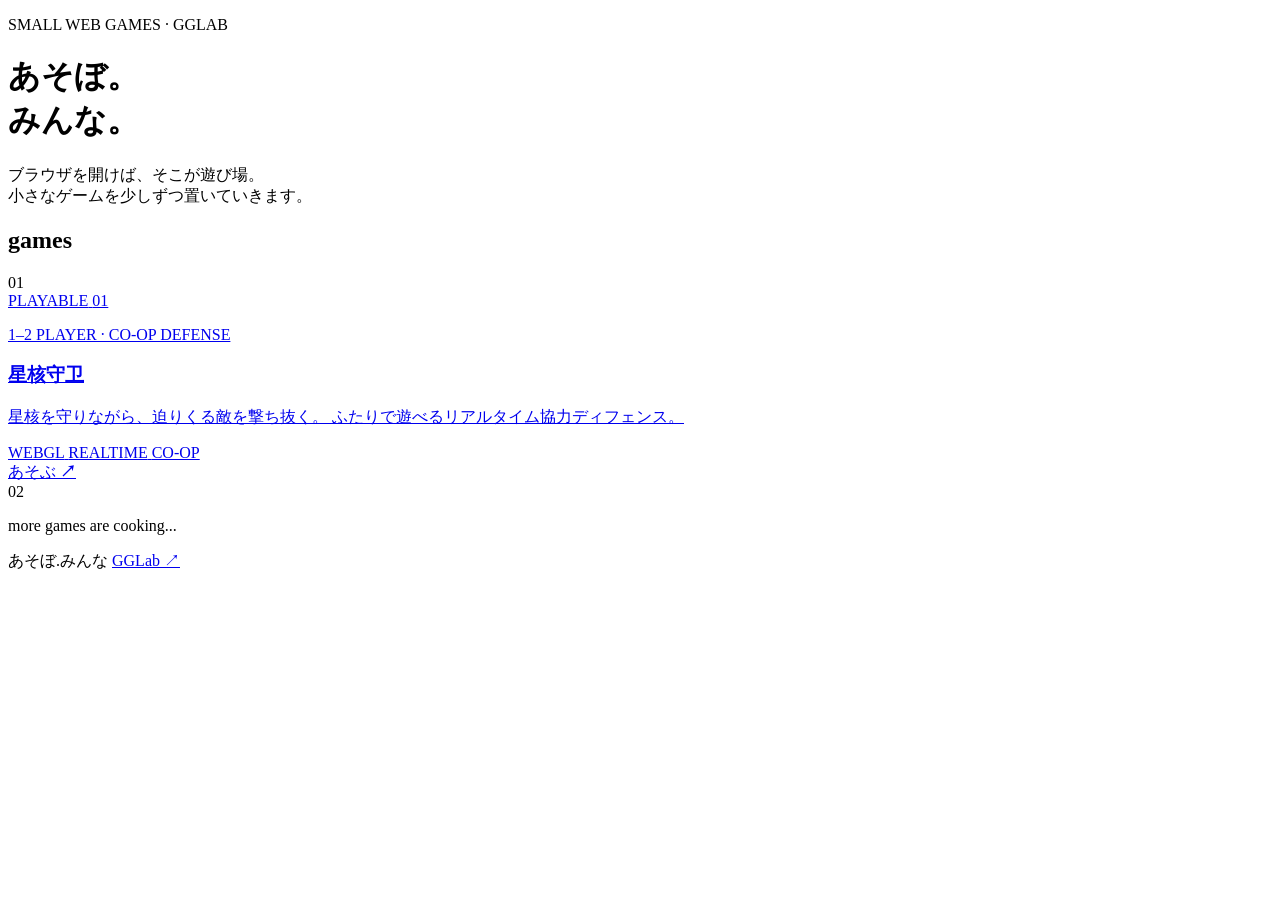
==== index.html @ e4812adb "feat: add initial game portal" ====
<!doctype html>
<html lang="ja">
<head>
  <meta charset="utf-8">
  <meta name="viewport" content="width=device-width, initial-scale=1">
  <meta name="theme-color" content="#f4f0e8">
  <meta name="description" content="あそぼ。みんな。— 小さなブラウザゲームを集める遊び場。">
  <title>あそぼ。みんな。</title>
  <link rel="stylesheet" href="/styles.css">
</head>
<body>
  <main class="shell">
    <header class="hero">
      <p class="eyebrow">SMALL WEB GAMES · GGLAB</p>
      <h1>あそぼ。<br><span>みんな。</span></h1>
      <p class="lead">
        ブラウザを開けば、そこが遊び場。<br>
        小さなゲームを少しずつ置いていきます。
      </p>
    </header>

    <section class="games" aria-labelledby="games-title">
      <div class="section-heading">
        <h2 id="games-title">games</h2>
        <span>01</span>
      </div>

      <a class="game-card" href="https://coop.あそぼ.みんな/" aria-label="星核守卫を遊ぶ">
        <div class="game-visual" aria-hidden="true">
          <div class="core"></div>
          <div class="orbit orbit-a"></div>
          <div class="orbit orbit-b"></div>
          <div class="spark spark-a"></div>
          <div class="spark spark-b"></div>
          <div class="spark spark-c"></div>
        </div>

        <div class="game-copy">
          <div class="game-meta">
            <span class="status"><i></i> PLAYABLE</span>
            <span>01</span>
          </div>

          <div>
            <p class="kicker">1–2 PLAYER · CO-OP DEFENSE</p>
            <h3>星核守卫</h3>
            <p class="description">
              星核を守りながら、迫りくる敵を撃ち抜く。
              ふたりで遊べるリアルタイム協力ディフェンス。
            </p>
          </div>

          <div class="card-footer">
            <div class="tags">
              <span>WEBGL</span>
              <span>REALTIME</span>
              <span>CO-OP</span>
            </div>
            <span class="play">あそぶ <b>↗</b></span>
          </div>
        </div>
      </a>

      <div class="coming-soon">
        <span>02</span>
        <p>more games are cooking...</p>
      </div>
    </section>

    <footer>
      <span>あそぼ.みんな</span>
      <a href="https://gglab.dev/">GGLab ↗</a>
    </footer>
  </main>
</body>
</html>
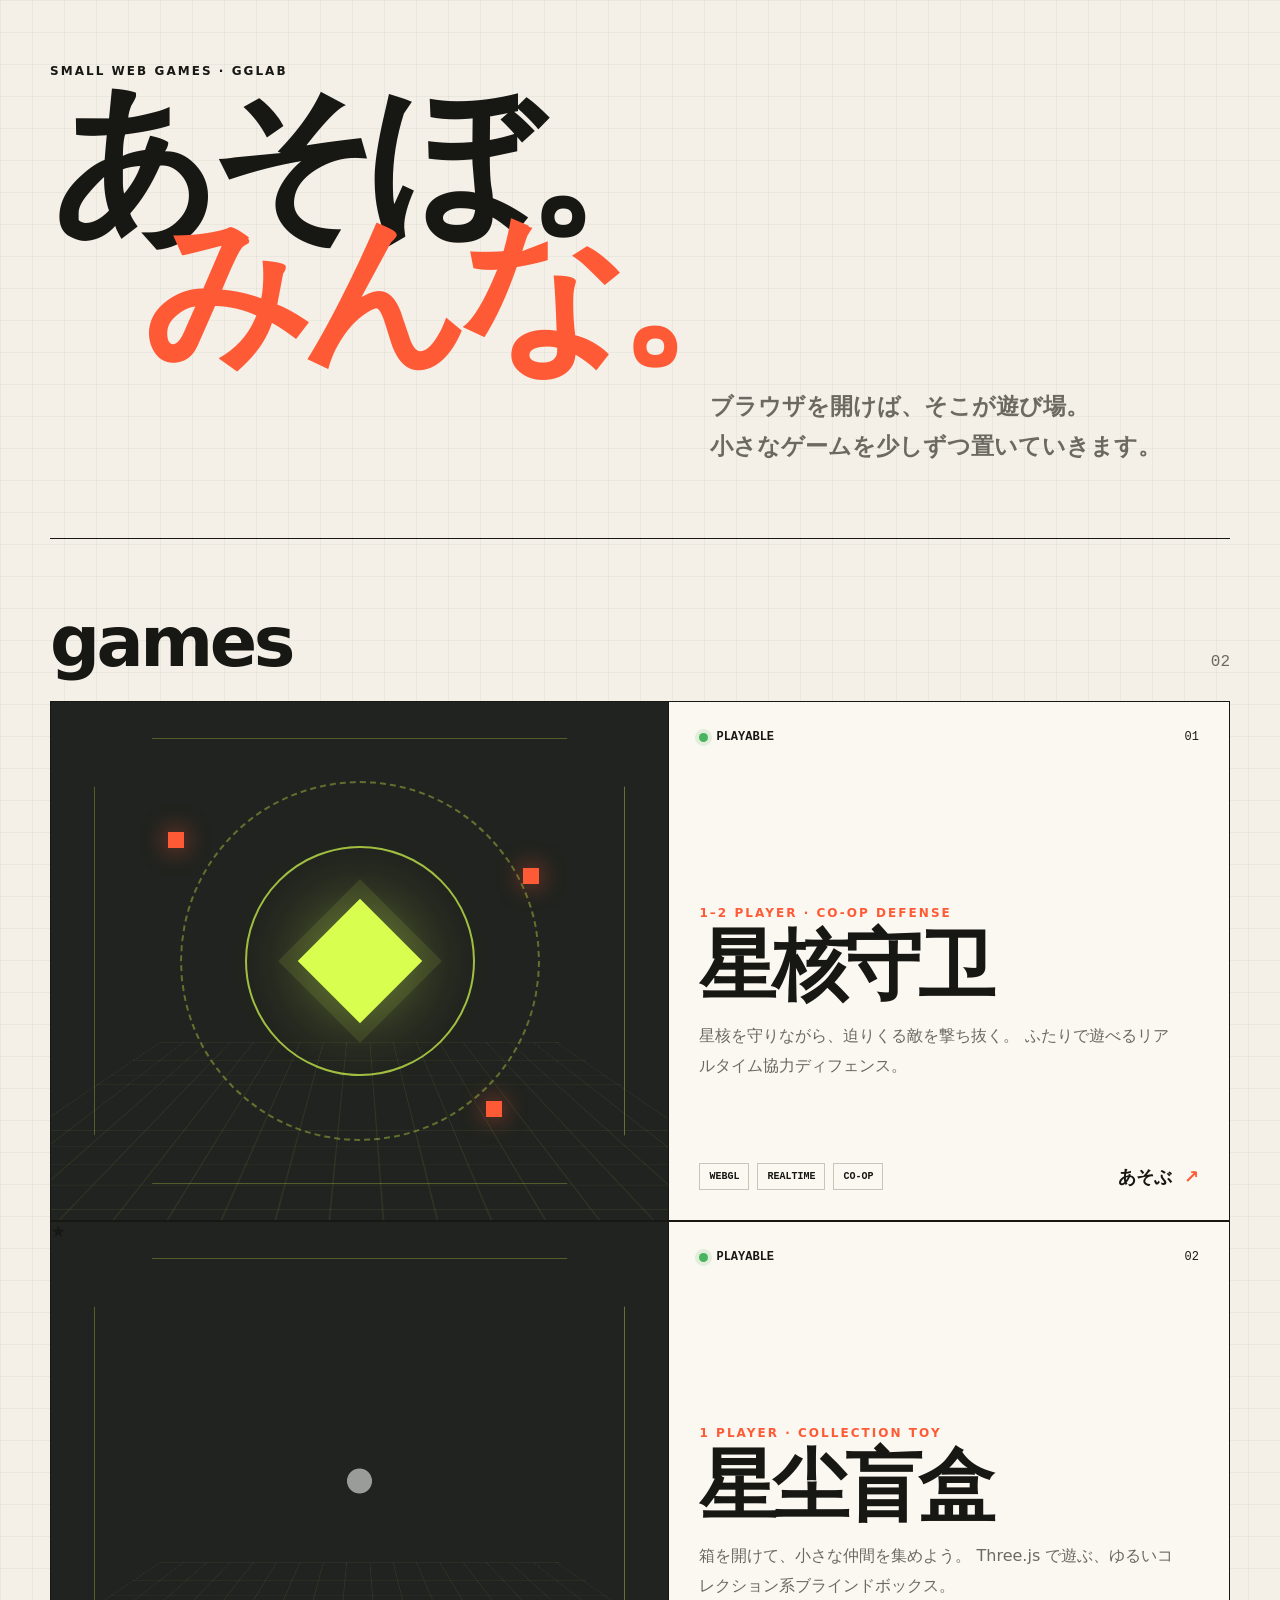
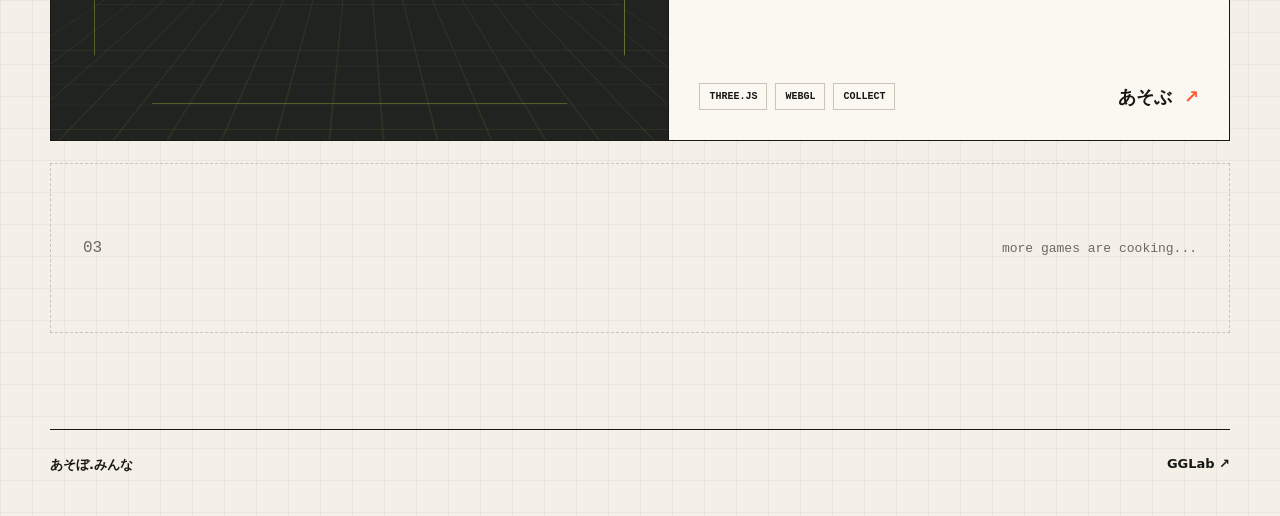
==== commit 629757b5: "feat: add Stardust Blind Box to game portal" ====
--- a/index.html
+++ b/index.html
@@ -22,7 +22,7 @@
     <section class="games" aria-labelledby="games-title">
       <div class="section-heading">
         <h2 id="games-title">games</h2>
-        <span>01</span>
+        <span>02</span>
       </div>
 
       <a class="game-card" href="https://coop.あそぼ.みんな/" aria-label="星核守卫を遊ぶ">
@@ -61,8 +61,46 @@
         </div>
       </a>
 
+      <a class="game-card game-card--blindbox" href="https://box.あそぼ.みんな/" aria-label="星尘盲盒を遊ぶ">
+        <div class="game-visual blindbox-visual" aria-hidden="true">
+          <div class="blindbox-box">
+            <div class="blindbox-lid"></div>
+            <div class="blindbox-star">★</div>
+            <div class="blindbox-face"></div>
+          </div>
+          <div class="blindbox-orb orb-1"></div>
+          <div class="blindbox-orb orb-2"></div>
+          <div class="blindbox-orb orb-3"></div>
+        </div>
+
+        <div class="game-copy">
+          <div class="game-meta">
+            <span class="status"><i></i> PLAYABLE</span>
+            <span>02</span>
+          </div>
+
+          <div>
+            <p class="kicker">1 PLAYER · COLLECTION TOY</p>
+            <h3>星尘盲盒</h3>
+            <p class="description">
+              箱を開けて、小さな仲間を集めよう。
+              Three.js で遊ぶ、ゆるいコレクション系ブラインドボックス。
+            </p>
+          </div>
+
+          <div class="card-footer">
+            <div class="tags">
+              <span>THREE.JS</span>
+              <span>WEBGL</span>
+              <span>COLLECT</span>
+            </div>
+            <span class="play">あそぶ <b>↗</b></span>
+          </div>
+        </div>
+      </a>
+
       <div class="coming-soon">
-        <span>02</span>
+        <span>03</span>
         <p>more games are cooking...</p>
       </div>
     </section>
--- a/styles.css
+++ b/styles.css
@@ -0,0 +1,411 @@
+:root {
+  --bg: #f4f0e8;
+  --ink: #171714;
+  --muted: #6c6961;
+  --line: #cbc5b9;
+  --paper: #fbf8f1;
+  --accent: #ff5a36;
+  --acid: #d8ff4f;
+  font-family:
+    Inter, ui-sans-serif, system-ui, -apple-system, BlinkMacSystemFont,
+    "Segoe UI", "Hiragino Sans", "Yu Gothic UI", "Yu Gothic", Meiryo,
+    sans-serif;
+  color: var(--ink);
+  background: var(--bg);
+}
+
+* {
+  box-sizing: border-box;
+}
+
+html {
+  min-width: 320px;
+  background: var(--bg);
+}
+
+body {
+  margin: 0;
+  min-height: 100vh;
+  background:
+    linear-gradient(rgba(23, 23, 20, 0.045) 1px, transparent 1px),
+    linear-gradient(90deg, rgba(23, 23, 20, 0.045) 1px, transparent 1px),
+    var(--bg);
+  background-size: 32px 32px;
+}
+
+a {
+  color: inherit;
+}
+
+.shell {
+  width: min(1180px, calc(100% - 48px));
+  margin: 0 auto;
+}
+
+.hero {
+  min-height: 58vh;
+  display: flex;
+  flex-direction: column;
+  justify-content: flex-end;
+  padding: 64px 0 72px;
+  border-bottom: 1px solid var(--ink);
+}
+
+.eyebrow,
+.kicker {
+  margin: 0;
+  font-size: 12px;
+  font-weight: 800;
+  letter-spacing: 0.17em;
+}
+
+.hero h1 {
+  margin: 20px 0 28px;
+  font-size: clamp(68px, 13vw, 172px);
+  line-height: 0.78;
+  letter-spacing: -0.07em;
+  font-weight: 900;
+}
+
+.hero h1 span {
+  margin-left: 0.55em;
+  color: var(--accent);
+}
+
+.lead {
+  align-self: flex-end;
+  width: min(520px, 100%);
+  margin: 0;
+  color: var(--muted);
+  font-size: clamp(17px, 2vw, 23px);
+  line-height: 1.75;
+  font-weight: 600;
+}
+
+.games {
+  padding: 68px 0 96px;
+}
+
+.section-heading {
+  display: flex;
+  align-items: baseline;
+  justify-content: space-between;
+  margin-bottom: 24px;
+}
+
+.section-heading h2 {
+  margin: 0;
+  font-size: clamp(38px, 6vw, 70px);
+  line-height: 1;
+  letter-spacing: -0.05em;
+}
+
+.section-heading span,
+.coming-soon > span {
+  font-family: ui-monospace, SFMono-Regular, Menlo, Consolas, monospace;
+  color: var(--muted);
+}
+
+.game-card {
+  min-height: 520px;
+  display: grid;
+  grid-template-columns: minmax(0, 1.05fr) minmax(360px, 0.95fr);
+  overflow: hidden;
+  color: var(--ink);
+  background: var(--paper);
+  border: 1px solid var(--ink);
+  text-decoration: none;
+  transition:
+    transform 180ms ease,
+    box-shadow 180ms ease;
+}
+
+.game-card:hover {
+  transform: translate(-5px, -5px);
+  box-shadow: 10px 10px 0 var(--ink);
+}
+
+.game-card:focus-visible {
+  outline: 4px solid var(--accent);
+  outline-offset: 5px;
+}
+
+.game-visual {
+  position: relative;
+  min-height: 420px;
+  overflow: hidden;
+  background:
+    radial-gradient(circle at 50% 50%, rgba(255,255,255,0.55) 0 3%, transparent 3.2%),
+    #20231f;
+  border-right: 1px solid var(--ink);
+}
+
+.game-visual::before,
+.game-visual::after {
+  content: "";
+  position: absolute;
+  inset: 0;
+}
+
+.game-visual::before {
+  background:
+    linear-gradient(rgba(216,255,79,0.11) 1px, transparent 1px),
+    linear-gradient(90deg, rgba(216,255,79,0.11) 1px, transparent 1px);
+  background-size: 36px 36px;
+  transform: perspective(500px) rotateX(58deg) scale(1.5);
+  transform-origin: 50% 100%;
+  opacity: 0.75;
+}
+
+.game-visual::after {
+  inset: 7%;
+  border: 1px solid rgba(216, 255, 79, 0.36);
+  clip-path: polygon(11% 0, 89% 0, 100% 11%, 100% 89%, 89% 100%, 11% 100%, 0 89%, 0 11%);
+}
+
+.core,
+.orbit,
+.spark {
+  position: absolute;
+  z-index: 2;
+}
+
+.core {
+  width: 88px;
+  aspect-ratio: 1;
+  left: 50%;
+  top: 50%;
+  transform: translate(-50%, -50%) rotate(45deg);
+  background: var(--acid);
+  box-shadow:
+    0 0 0 14px rgba(216, 255, 79, 0.10),
+    0 0 72px rgba(216, 255, 79, 0.45);
+}
+
+.orbit {
+  left: 50%;
+  top: 50%;
+  border: 2px solid rgba(216, 255, 79, 0.7);
+  border-radius: 50%;
+  transform: translate(-50%, -50%);
+}
+
+.orbit-a {
+  width: 230px;
+  height: 230px;
+}
+
+.orbit-b {
+  width: 360px;
+  height: 360px;
+  border-style: dashed;
+  opacity: 0.5;
+}
+
+.spark {
+  width: 16px;
+  height: 16px;
+  background: var(--accent);
+  box-shadow: 0 0 24px rgba(255, 90, 54, 0.75);
+}
+
+.spark-a {
+  left: 19%;
+  top: 25%;
+}
+
+.spark-b {
+  right: 21%;
+  top: 32%;
+}
+
+.spark-c {
+  right: 27%;
+  bottom: 20%;
+}
+
+.game-copy {
+  display: flex;
+  flex-direction: column;
+  justify-content: space-between;
+  padding: 28px 30px 30px;
+}
+
+.game-meta,
+.card-footer,
+.tags {
+  display: flex;
+  align-items: center;
+}
+
+.game-meta,
+.card-footer {
+  justify-content: space-between;
+  gap: 20px;
+}
+
+.game-meta {
+  font-family: ui-monospace, SFMono-Regular, Menlo, Consolas, monospace;
+  font-size: 12px;
+}
+
+.status {
+  display: inline-flex;
+  align-items: center;
+  gap: 8px;
+  font-weight: 800;
+}
+
+.status i {
+  width: 9px;
+  height: 9px;
+  border-radius: 50%;
+  background: #49b35d;
+  box-shadow: 0 0 0 4px rgba(73, 179, 93, 0.14);
+}
+
+.kicker {
+  margin-top: 80px;
+  color: var(--accent);
+}
+
+.game-copy h3 {
+  margin: 10px 0 18px;
+  font-size: clamp(48px, 6vw, 82px);
+  line-height: 0.95;
+  letter-spacing: -0.055em;
+}
+
+.description {
+  max-width: 480px;
+  margin: 0;
+  color: var(--muted);
+  font-size: 16px;
+  line-height: 1.9;
+}
+
+.tags {
+  flex-wrap: wrap;
+  gap: 8px;
+}
+
+.tags span {
+  padding: 7px 9px;
+  border: 1px solid var(--line);
+  font-family: ui-monospace, SFMono-Regular, Menlo, Consolas, monospace;
+  font-size: 10px;
+  font-weight: 700;
+}
+
+.play {
+  white-space: nowrap;
+  font-size: 18px;
+  font-weight: 900;
+}
+
+.play b {
+  display: inline-block;
+  margin-left: 6px;
+  color: var(--accent);
+  transition: transform 180ms ease;
+}
+
+.game-card:hover .play b {
+  transform: translate(3px, -3px);
+}
+
+.coming-soon {
+  min-height: 170px;
+  display: flex;
+  align-items: center;
+  justify-content: space-between;
+  margin-top: 22px;
+  padding: 28px 32px;
+  border: 1px dashed var(--line);
+}
+
+.coming-soon p {
+  margin: 0;
+  color: var(--muted);
+  font-family: ui-monospace, SFMono-Regular, Menlo, Consolas, monospace;
+  font-size: 13px;
+}
+
+footer {
+  display: flex;
+  justify-content: space-between;
+  gap: 24px;
+  padding: 26px 0 42px;
+  border-top: 1px solid var(--ink);
+  font-size: 13px;
+  font-weight: 700;
+}
+
+footer a {
+  text-decoration: none;
+}
+
+footer a:hover {
+  color: var(--accent);
+}
+
+@media (max-width: 760px) {
+  .shell {
+    width: min(100% - 28px, 1180px);
+  }
+
+  .hero {
+    min-height: 70vh;
+    padding-bottom: 44px;
+  }
+
+  .hero h1 {
+    font-size: clamp(62px, 23vw, 112px);
+    line-height: 0.84;
+  }
+
+  .hero h1 span {
+    margin-left: 0;
+  }
+
+  .lead {
+    align-self: flex-start;
+    margin-top: 24px;
+  }
+
+  .games {
+    padding: 46px 0 70px;
+  }
+
+  .game-card {
+    grid-template-columns: 1fr;
+  }
+
+  .game-visual {
+    min-height: 360px;
+    border-right: 0;
+    border-bottom: 1px solid var(--ink);
+  }
+
+  .game-copy {
+    min-height: 430px;
+    padding: 24px;
+  }
+
+  .kicker {
+    margin-top: 52px;
+  }
+
+  .card-footer {
+    align-items: flex-end;
+  }
+}
+
+@media (prefers-reduced-motion: reduce) {
+  *,
+  *::before,
+  *::after {
+    scroll-behavior: auto !important;
+    transition: none !important;
+  }
+}
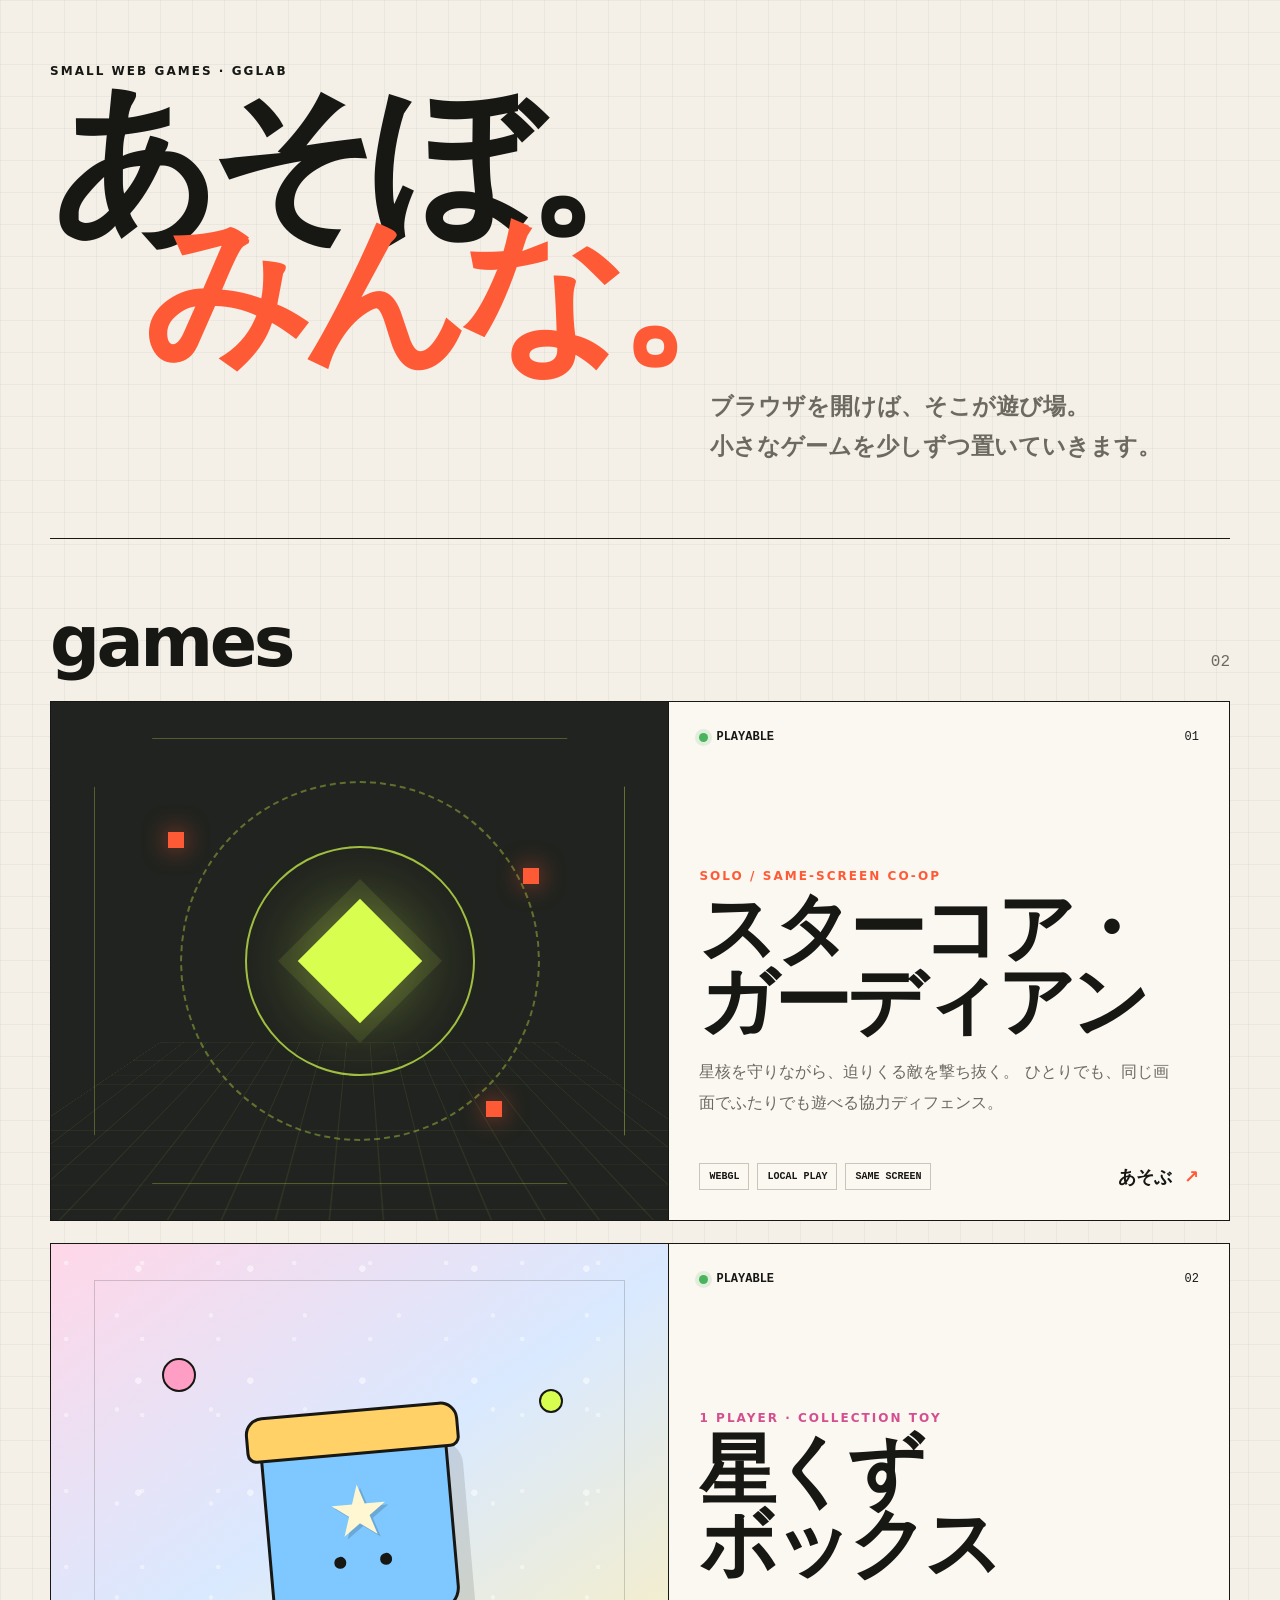
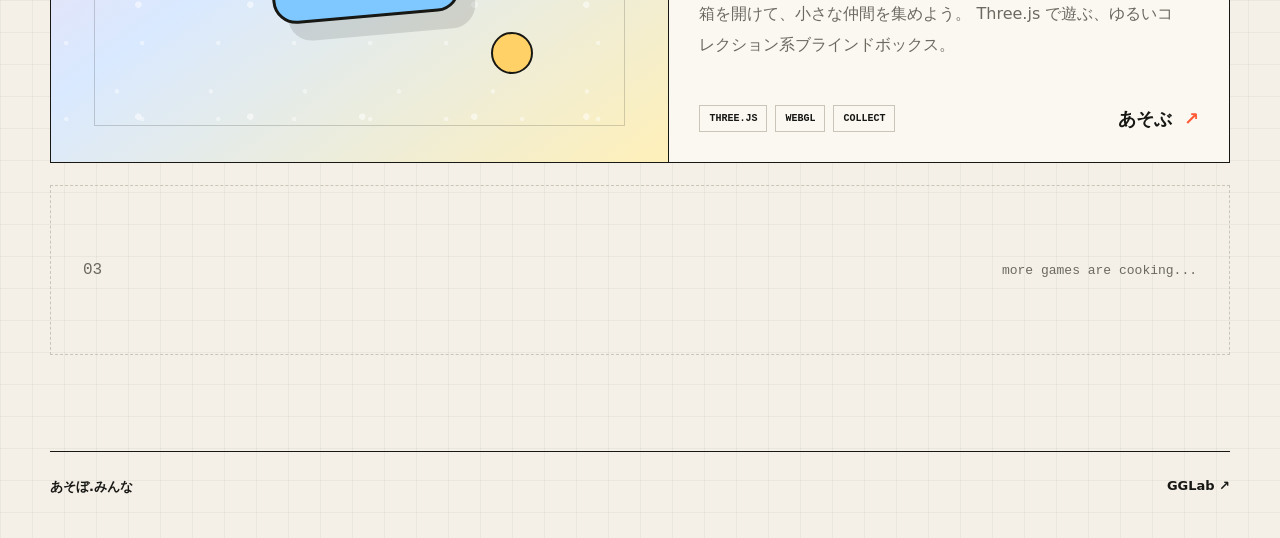
==== commit b1cbf369: "feat: use Japanese game names and clarify same-screen co-op" ====
--- a/index.html
+++ b/index.html
@@ -25,7 +25,7 @@
         <span>02</span>
       </div>
 
-      <a class="game-card" href="https://coop.あそぼ.みんな/" aria-label="星核守卫を遊ぶ">
+      <a class="game-card" href="https://coop.あそぼ.みんな/" aria-label="スターコア・ガーディアンを遊ぶ">
         <div class="game-visual" aria-hidden="true">
           <div class="core"></div>
           <div class="orbit orbit-a"></div>
@@ -42,26 +42,26 @@
           </div>
 
           <div>
-            <p class="kicker">1–2 PLAYER · CO-OP DEFENSE</p>
-            <h3>星核守卫</h3>
+            <p class="kicker">SOLO / SAME-SCREEN CO-OP</p>
+            <h3>スターコア・ガーディアン</h3>
             <p class="description">
               星核を守りながら、迫りくる敵を撃ち抜く。
-              ふたりで遊べるリアルタイム協力ディフェンス。
+              ひとりでも、同じ画面でふたりでも遊べる協力ディフェンス。
             </p>
           </div>
 
           <div class="card-footer">
             <div class="tags">
               <span>WEBGL</span>
-              <span>REALTIME</span>
-              <span>CO-OP</span>
+              <span>LOCAL PLAY</span>
+              <span>SAME SCREEN</span>
             </div>
             <span class="play">あそぶ <b>↗</b></span>
           </div>
         </div>
       </a>
 
-      <a class="game-card game-card--blindbox" href="https://box.あそぼ.みんな/" aria-label="星尘盲盒を遊ぶ">
+      <a class="game-card game-card--blindbox" href="https://box.あそぼ.みんな/" aria-label="星くずボックスを遊ぶ">
         <div class="game-visual blindbox-visual" aria-hidden="true">
           <div class="blindbox-box">
             <div class="blindbox-lid"></div>
@@ -81,7 +81,7 @@
 
           <div>
             <p class="kicker">1 PLAYER · COLLECTION TOY</p>
-            <h3>星尘盲盒</h3>
+            <h3><span>星くず</span><wbr><span>ボックス</span></h3>
             <p class="description">
               箱を開けて、小さな仲間を集めよう。
               Three.js で遊ぶ、ゆるいコレクション系ブラインドボックス。
--- a/styles.css
+++ b/styles.css
@@ -130,6 +130,10 @@
   outline-offset: 5px;
 }
 
+.game-card + .game-card {
+  margin-top: 22px;
+}
+
 .game-visual {
   position: relative;
   min-height: 420px;
@@ -224,6 +228,120 @@
   bottom: 20%;
 }
 
+.blindbox-visual {
+  background:
+    radial-gradient(circle at 50% 42%, rgba(255,255,255,0.7) 0 4%, transparent 4.2%),
+    linear-gradient(145deg, #ffd7e8 0%, #d9e9ff 48%, #fff0b9 100%);
+}
+
+.blindbox-visual::before {
+  background:
+    radial-gradient(circle at 20% 25%, rgba(255,255,255,0.42) 0 2px, transparent 2.5px),
+    radial-gradient(circle at 78% 22%, rgba(255,255,255,0.5) 0 3px, transparent 3.5px),
+    radial-gradient(circle at 70% 76%, rgba(255,255,255,0.42) 0 2px, transparent 2.5px);
+  background-size: 76px 76px, 112px 112px, 94px 94px;
+  transform: none;
+  opacity: 1;
+}
+
+.blindbox-visual::after {
+  inset: 7%;
+  border: 1px solid rgba(23, 23, 20, 0.18);
+  clip-path: none;
+}
+
+.blindbox-box,
+.blindbox-lid,
+.blindbox-orb {
+  position: absolute;
+  z-index: 2;
+}
+
+.blindbox-box {
+  width: 188px;
+  height: 188px;
+  left: 50%;
+  top: 54%;
+  transform: translate(-50%, -50%) rotate(-5deg);
+  border: 3px solid var(--ink);
+  border-radius: 24px;
+  background: #7ec8ff;
+  box-shadow: 14px 18px 0 rgba(23, 23, 20, 0.12);
+}
+
+.blindbox-lid {
+  width: 214px;
+  height: 46px;
+  left: -16px;
+  top: -24px;
+  border: 3px solid var(--ink);
+  border-radius: 18px 18px 10px 10px;
+  background: #ffd166;
+}
+
+.blindbox-star {
+  position: absolute;
+  left: 50%;
+  top: 43%;
+  transform: translate(-50%, -50%);
+  color: #fff7d1;
+  font-size: 70px;
+  line-height: 1;
+  text-shadow: 3px 3px 0 rgba(23, 23, 20, 0.18);
+}
+
+.blindbox-face::before,
+.blindbox-face::after {
+  content: "";
+  position: absolute;
+  width: 12px;
+  height: 12px;
+  top: 122px;
+  border-radius: 50%;
+  background: var(--ink);
+}
+
+.blindbox-face::before {
+  left: 62px;
+}
+
+.blindbox-face::after {
+  right: 62px;
+}
+
+.blindbox-orb {
+  width: 34px;
+  height: 34px;
+  border: 2px solid var(--ink);
+  border-radius: 50%;
+  background: #ff9ec4;
+}
+
+.blindbox-orb.orb-1 {
+  left: 18%;
+  top: 22%;
+}
+
+.blindbox-orb.orb-2 {
+  right: 17%;
+  top: 28%;
+  width: 24px;
+  height: 24px;
+  background: var(--acid);
+}
+
+.blindbox-orb.orb-3 {
+  right: 22%;
+  bottom: 17%;
+  width: 42px;
+  height: 42px;
+  background: #ffd166;
+}
+
+.game-card--blindbox .kicker {
+  color: #d44f8f;
+}
+
 .game-copy {
   display: flex;
   flex-direction: column;
@@ -274,6 +392,10 @@
   font-size: clamp(48px, 6vw, 82px);
   line-height: 0.95;
   letter-spacing: -0.055em;
+}
+
+.game-card--blindbox h3 span {
+  white-space: nowrap;
 }
 
 .description {
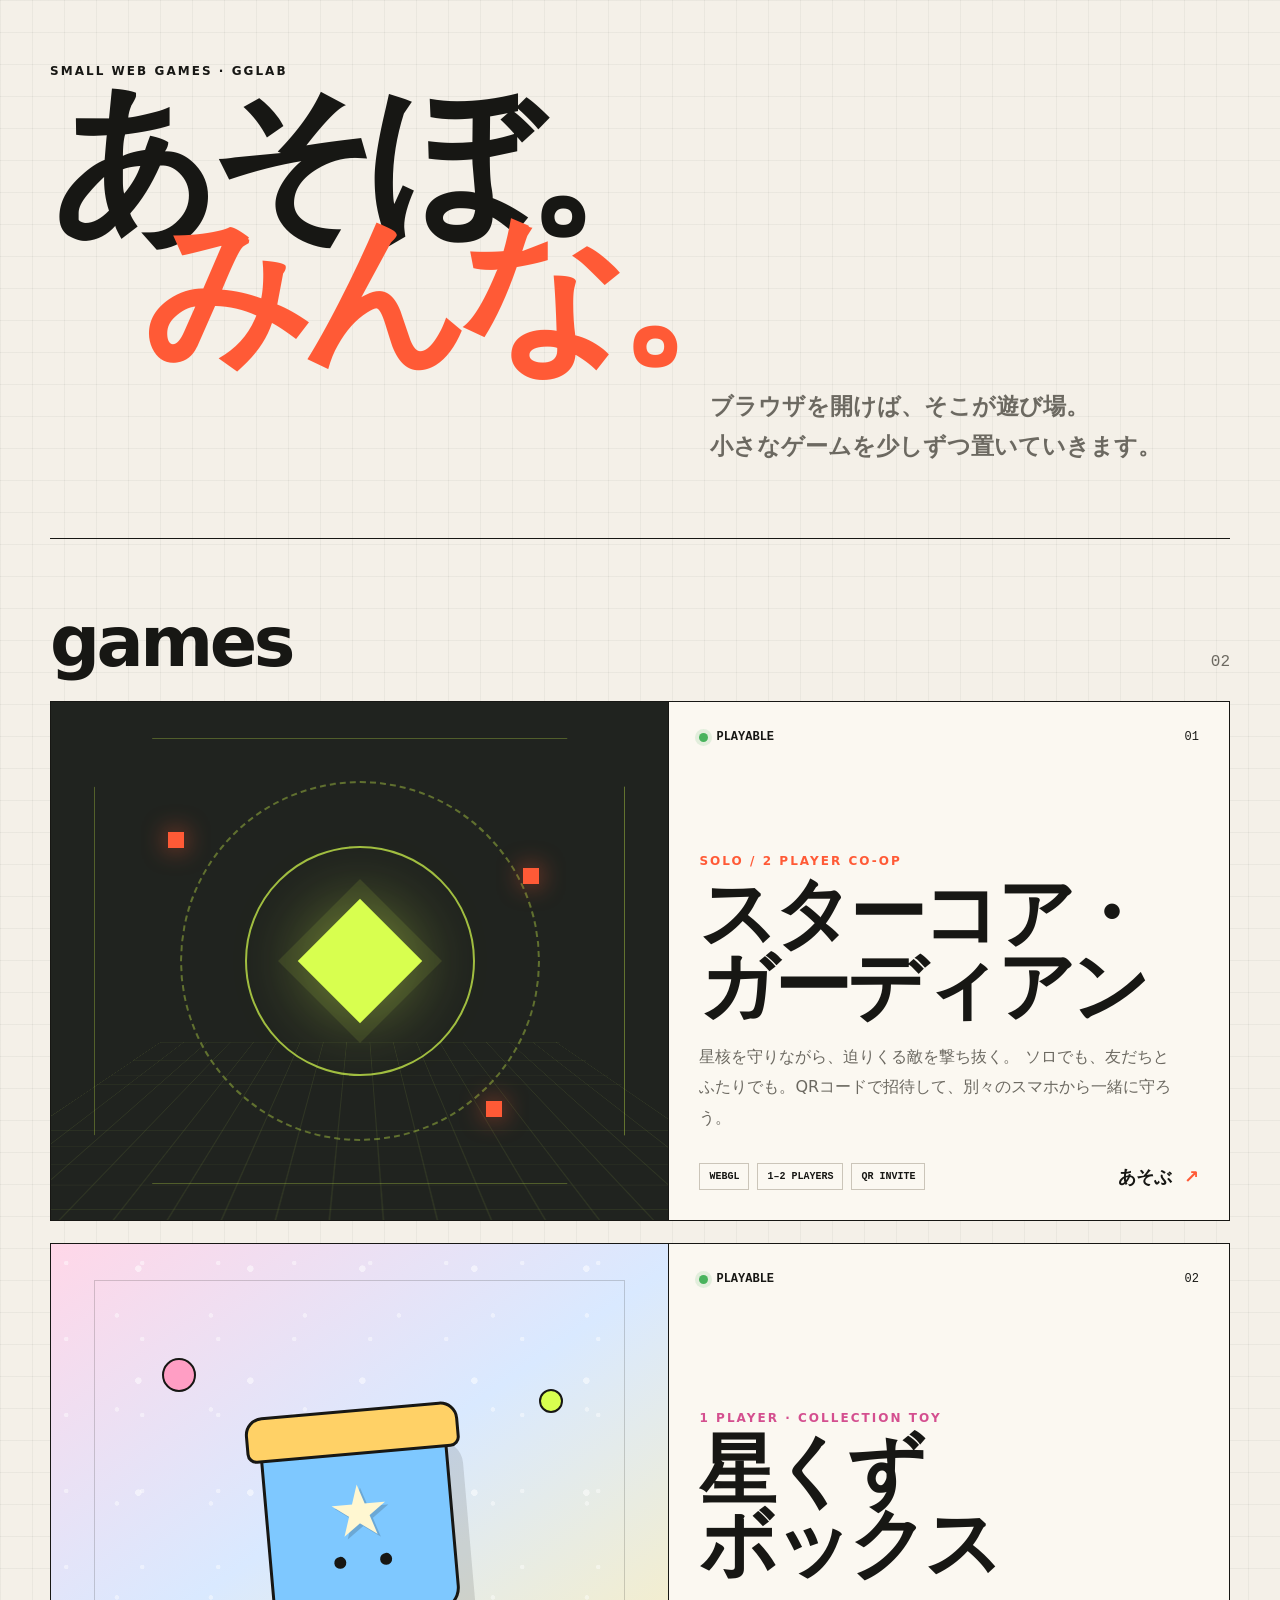
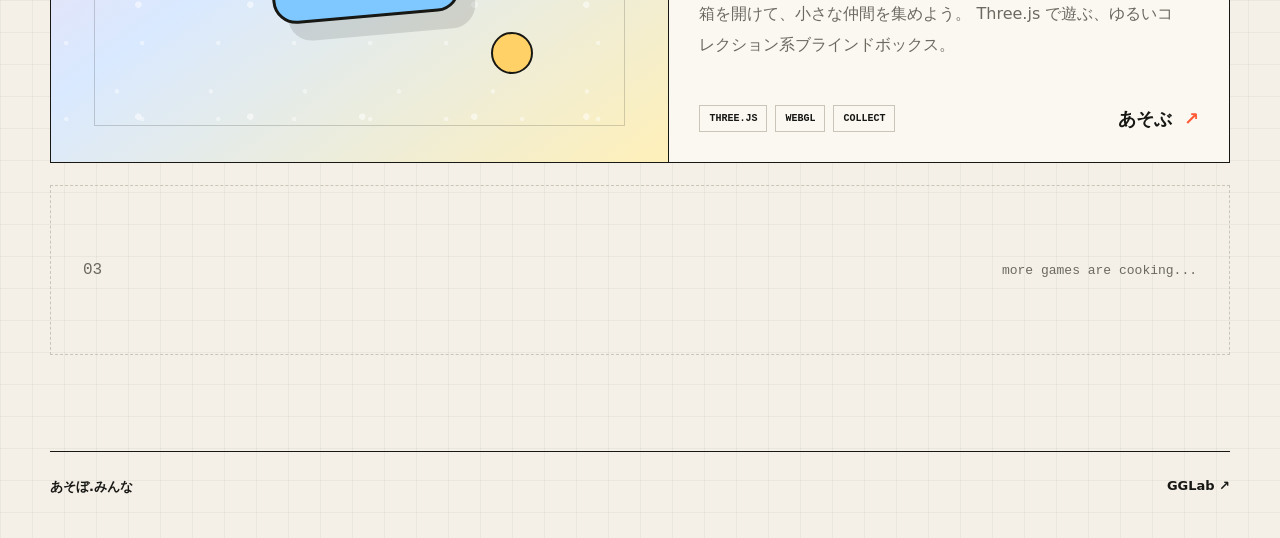
==== commit 28a6959f: "feat: highlight QR-invited co-op on the game portal" ====
--- a/index.html
+++ b/index.html
@@ -42,19 +42,19 @@
           </div>
 
           <div>
-            <p class="kicker">SOLO / SAME-SCREEN CO-OP</p>
+            <p class="kicker">SOLO / 2 PLAYER CO-OP</p>
             <h3>スターコア・ガーディアン</h3>
             <p class="description">
               星核を守りながら、迫りくる敵を撃ち抜く。
-              ひとりでも、同じ画面でふたりでも遊べる協力ディフェンス。
+              ソロでも、友だちとふたりでも。QRコードで招待して、別々のスマホから一緒に守ろう。
             </p>
           </div>
 
           <div class="card-footer">
             <div class="tags">
               <span>WEBGL</span>
-              <span>LOCAL PLAY</span>
-              <span>SAME SCREEN</span>
+              <span>1–2 PLAYERS</span>
+              <span>QR INVITE</span>
             </div>
             <span class="play">あそぶ <b>↗</b></span>
           </div>
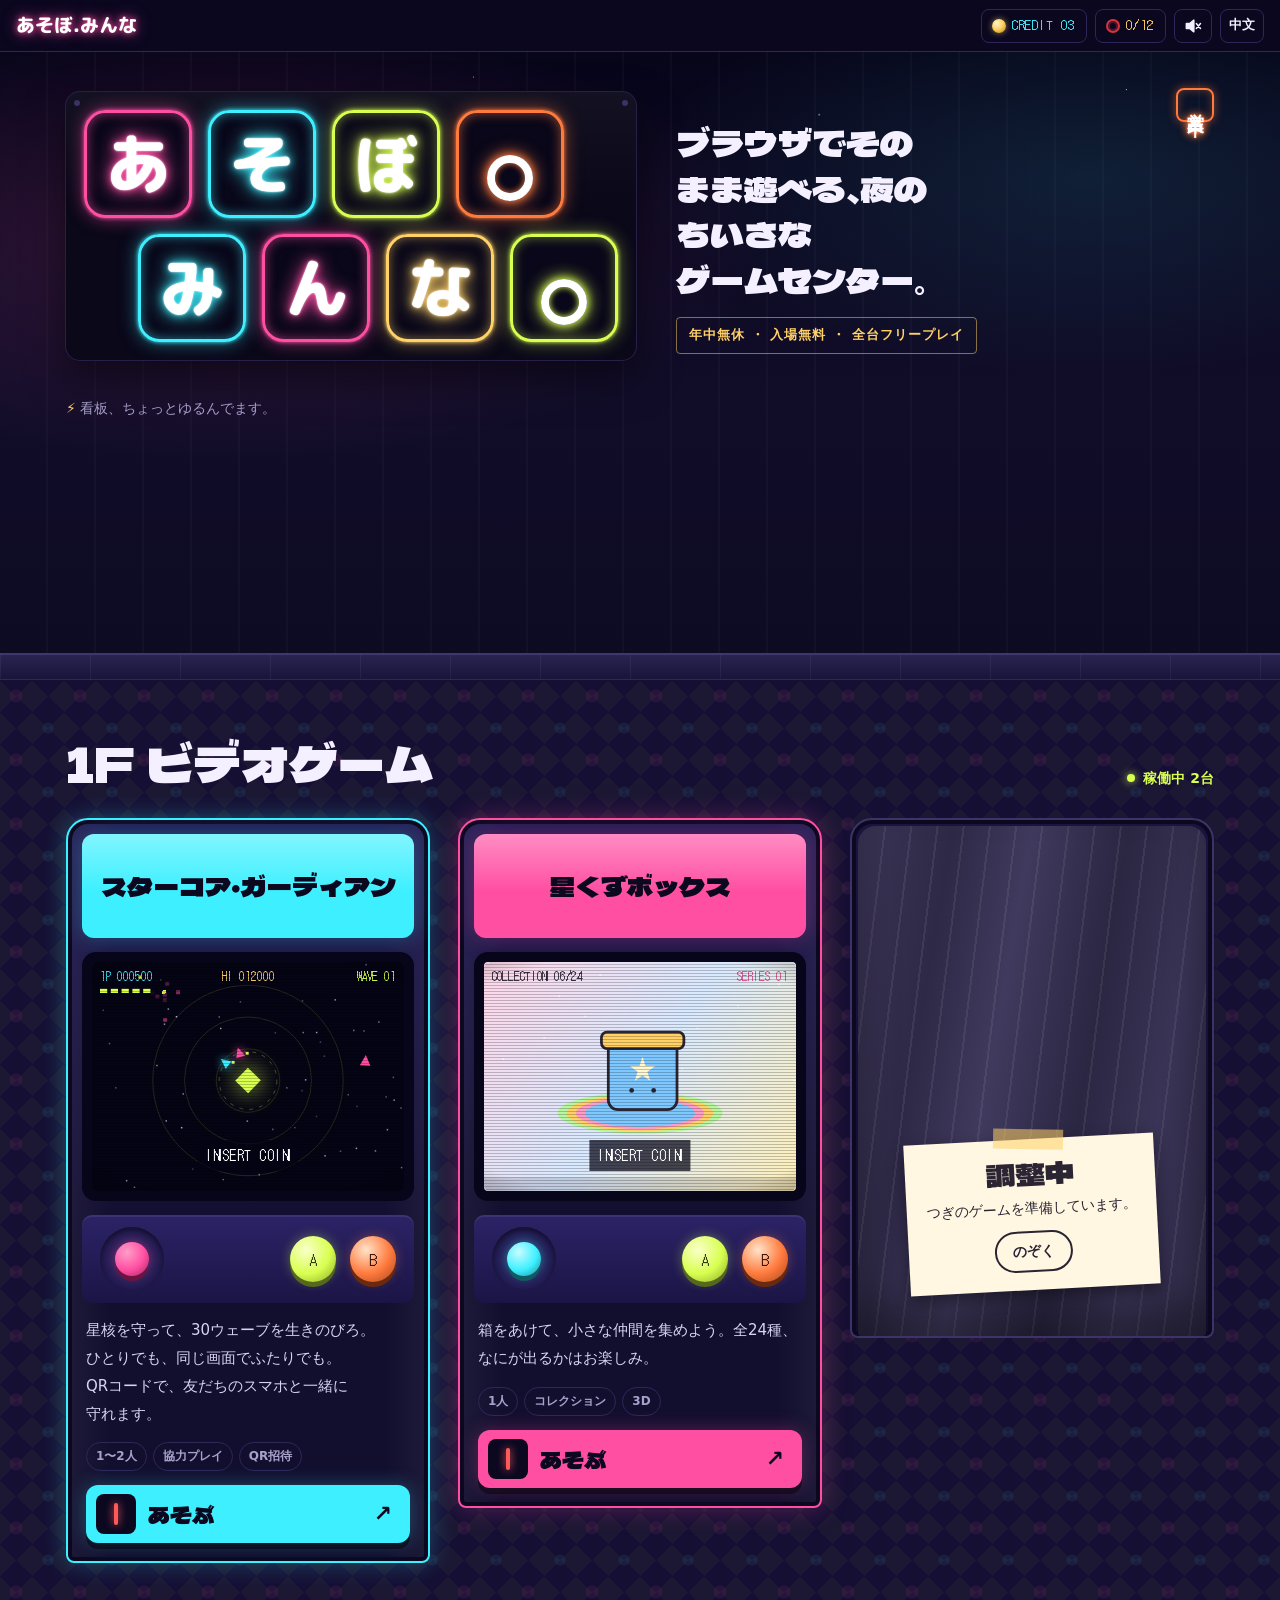
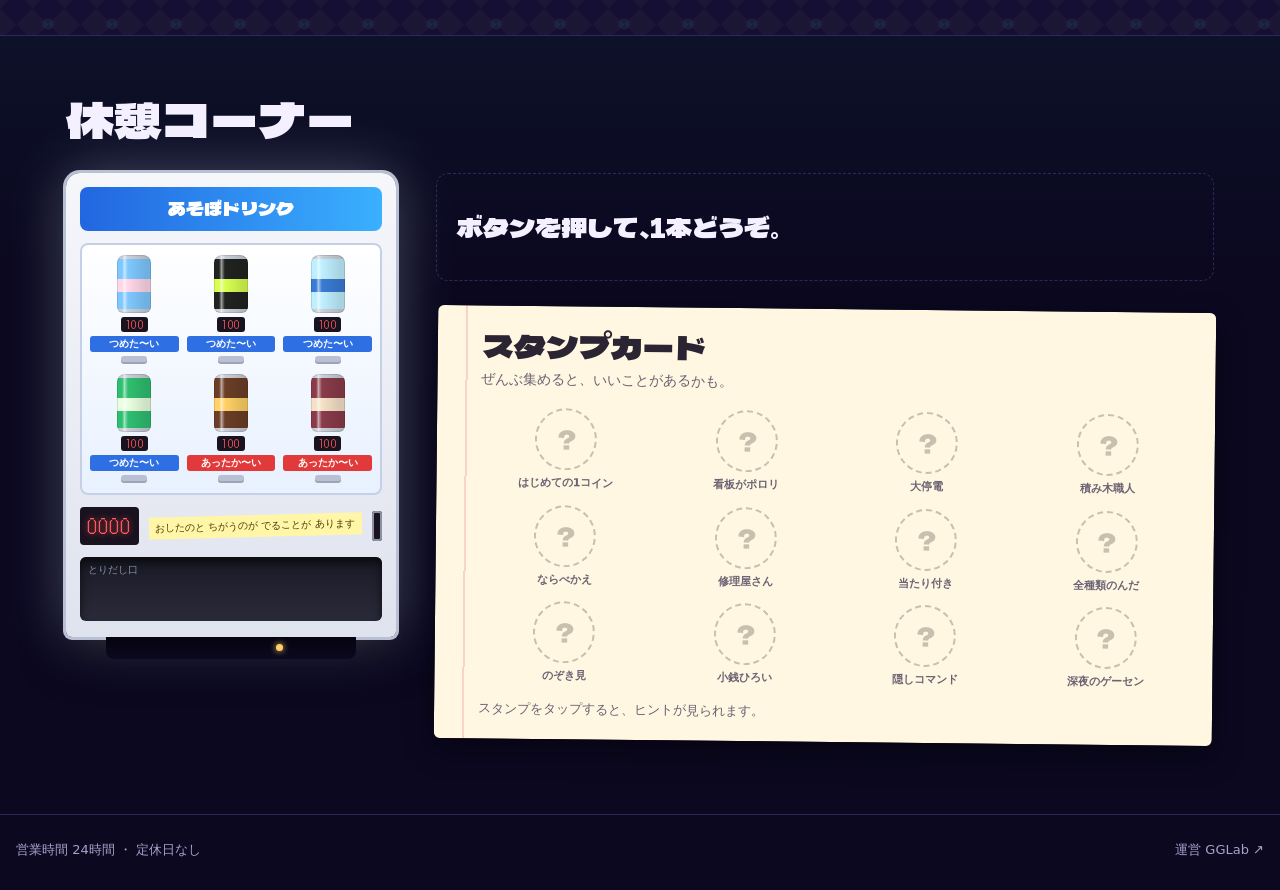
==== commit 569ea3bd: "feat: rebuild the portal as a neon night arcade with ja/zh switching" ====
--- a/index.html
+++ b/index.html
@@ -2,113 +2,244 @@
 <html lang="ja">
 <head>
   <meta charset="utf-8">
-  <meta name="viewport" content="width=device-width, initial-scale=1">
-  <meta name="theme-color" content="#f4f0e8">
-  <meta name="description" content="あそぼ。みんな。— 小さなブラウザゲームを集める遊び場。">
-  <title>あそぼ。みんな。</title>
+  <meta name="viewport" content="width=device-width, initial-scale=1, viewport-fit=cover">
+  <meta name="theme-color" content="#0b0820">
+  <meta name="color-scheme" content="dark">
+  <title>あそぼ.みんな｜夜のちいさなゲームセンター</title>
+  <meta name="description" content="ブラウザでそのまま遊べる、夜のちいさなゲームセンター。">
+  <meta property="og:type" content="website">
+  <meta property="og:site_name" content="あそぼ.みんな">
+  <meta property="og:title" content="あそぼ.みんな">
+  <meta property="og:description" content="ブラウザでそのまま遊べる、夜のちいさなゲームセンター。／打开浏览器就能玩的、深夜小小游戏厅。">
+  <meta property="og:url" content="https://xn--l8jucve.xn--q9jyb4c/">
+  <meta property="og:image" content="https://xn--l8jucve.xn--q9jyb4c/og.png">
+  <meta property="og:image:width" content="1200">
+  <meta property="og:image:height" content="630">
+  <meta name="twitter:card" content="summary_large_image">
+  <link rel="icon" href="/favicon.ico" sizes="32x32">
+  <link rel="icon" href="/favicon.svg" type="image/svg+xml">
+  <link rel="apple-touch-icon" href="/apple-touch-icon.png">
+  <link rel="preload" href="/fonts/neon.woff2" as="font" type="font/woff2" crossorigin>
   <link rel="stylesheet" href="/styles.css">
+  <script>document.documentElement.classList.add("js");</script>
+  <script type="module" src="/js/main.js"></script>
 </head>
 <body>
-  <main class="shell">
-    <header class="hero">
-      <p class="eyebrow">SMALL WEB GAMES · GGLAB</p>
-      <h1>あそぼ。<br><span>みんな。</span></h1>
-      <p class="lead">
-        ブラウザを開けば、そこが遊び場。<br>
-        小さなゲームを少しずつ置いていきます。
+  <header class="topbar">
+    <a class="brand" href="/">あそぼ.みんな</a>
+    <div class="hud">
+      <p class="hud-credit" aria-live="polite">
+        <span class="sr-only" data-i18n="hud.credit">クレジット</span>
+        <span class="coin-icon" aria-hidden="true"></span>
+        <b class="px"><span class="credit-word" id="credit-word">CREDIT</span> <span id="credit">03</span></b>
       </p>
-    </header>
-
-    <section class="games" aria-labelledby="games-title">
-      <div class="section-heading">
-        <h2 id="games-title">games</h2>
-        <span>02</span>
+      <a class="hud-stamps needs-js" href="#stamps">
+        <span class="hanko-icon" aria-hidden="true"></span>
+        <span class="sr-only" data-i18n="hud.stamps">スタンプ</span>
+        <b id="stamp-count" class="px">0/12</b>
+      </a>
+      <button class="hud-btn needs-js" id="sound-toggle" type="button" aria-pressed="false"
+        aria-label="効果音をオンにする">
+        <svg viewBox="0 0 24 24" aria-hidden="true">
+          <path class="spk" d="M4 9h4l5-4v14l-5-4H4z"></path>
+          <path class="wave" d="M16 8.5a5 5 0 0 1 0 7M18.5 6a8.5 8.5 0 0 1 0 12"></path>
+          <path class="mute" d="M16 9l5 6M21 9l-5 6"></path>
+        </svg>
+      </button>
+      <button class="hud-btn hud-lang needs-js" id="lang-toggle" type="button"
+        aria-label="中文に切り替える">中文</button>
+    </div>
+  </header>
+
+  <main>
+    <section class="street" id="street" aria-labelledby="sign">
+      <div class="street-inner">
+        <div class="signboard">
+          <h1 class="sign" id="sign" aria-label="あそぼ。みんな。">
+            <span class="sign-row">
+              <span class="slot"><span class="tile c-pink">あ</span></span>
+              <span class="slot"><span class="tile c-cyan">そ</span></span>
+              <span class="slot"><span class="tile c-acid">ぼ</span></span>
+              <span class="slot"><span class="tile c-orange dot">。</span></span>
+            </span>
+            <span class="sign-row">
+              <span class="slot"><span class="tile c-cyan">み</span></span>
+              <span class="slot"><span class="tile c-pink flaky">ん</span>
+                <button class="coin" type="button" data-coin="sign" hidden
+                  data-i18n-aria="coin.aria" aria-label="コインをひろう"></button></span>
+              <span class="slot"><span class="tile c-gold">な</span></span>
+              <span class="slot"><span class="tile c-acid dot">。</span></span>
+            </span>
+          </h1>
+          <p class="sign-sub display" data-i18n="sign.sub"></p>
+        </div>
+
+        <div class="shopinfo">
+          <p class="tagline display" data-i18n="hero.tagline">ブラウザでそのまま遊べる、夜のちいさなゲームセンター。</p>
+          <p class="plate" data-i18n="hero.plate">年中無休 ・ 入場無料 ・ 全台フリープレイ</p>
+        </div>
+
+        <p class="open-sign" id="open-sign" data-i18n="hero.open">営業中</p>
+
+        <div class="street-actions needs-js">
+          <p class="hint" id="hint" data-i18n="hero.hint">看板、ちょっとゆるんでます。</p>
+          <button class="repair" id="repair" type="button" hidden data-i18n="hero.repair">看板を直す</button>
+        </div>
       </div>
-
-      <a class="game-card" href="https://coop.あそぼ.みんな/" aria-label="スターコア・ガーディアンを遊ぶ">
-        <div class="game-visual" aria-hidden="true">
-          <div class="core"></div>
-          <div class="orbit orbit-a"></div>
-          <div class="orbit orbit-b"></div>
-          <div class="spark spark-a"></div>
-          <div class="spark spark-b"></div>
-          <div class="spark spark-c"></div>
-        </div>
-
-        <div class="game-copy">
-          <div class="game-meta">
-            <span class="status"><i></i> PLAYABLE</span>
-            <span>01</span>
-          </div>
-
-          <div>
-            <p class="kicker">SOLO / 2 PLAYER CO-OP</p>
-            <h3>スターコア・ガーディアン</h3>
-            <p class="description">
-              星核を守りながら、迫りくる敵を撃ち抜く。
-              ソロでも、友だちとふたりでも。QRコードで招待して、別々のスマホから一緒に守ろう。
-            </p>
-          </div>
-
-          <div class="card-footer">
-            <div class="tags">
-              <span>WEBGL</span>
-              <span>1–2 PLAYERS</span>
-              <span>QR INVITE</span>
-            </div>
-            <span class="play">あそぶ <b>↗</b></span>
-          </div>
-        </div>
-      </a>
-
-      <a class="game-card game-card--blindbox" href="https://box.あそぼ.みんな/" aria-label="星くずボックスを遊ぶ">
-        <div class="game-visual blindbox-visual" aria-hidden="true">
-          <div class="blindbox-box">
-            <div class="blindbox-lid"></div>
-            <div class="blindbox-star">★</div>
-            <div class="blindbox-face"></div>
-          </div>
-          <div class="blindbox-orb orb-1"></div>
-          <div class="blindbox-orb orb-2"></div>
-          <div class="blindbox-orb orb-3"></div>
-        </div>
-
-        <div class="game-copy">
-          <div class="game-meta">
-            <span class="status"><i></i> PLAYABLE</span>
-            <span>02</span>
-          </div>
-
-          <div>
-            <p class="kicker">1 PLAYER · COLLECTION TOY</p>
-            <h3><span>星くず</span><wbr><span>ボックス</span></h3>
-            <p class="description">
-              箱を開けて、小さな仲間を集めよう。
-              Three.js で遊ぶ、ゆるいコレクション系ブラインドボックス。
-            </p>
-          </div>
-
-          <div class="card-footer">
-            <div class="tags">
-              <span>THREE.JS</span>
-              <span>WEBGL</span>
-              <span>COLLECT</span>
-            </div>
-            <span class="play">あそぶ <b>↗</b></span>
-          </div>
-        </div>
-      </a>
-
-      <div class="coming-soon">
-        <span>03</span>
-        <p>more games are cooking...</p>
+      <div class="sidewalk" aria-hidden="true"></div>
+      <canvas class="toybox" id="toybox" aria-hidden="true"></canvas>
+    </section>
+
+    <section class="floor" id="floor" aria-labelledby="floor-title">
+      <div class="floor-inner">
+        <div class="floor-head">
+          <h2 class="display" id="floor-title" data-i18n="floor.title">1F ビデオゲーム</h2>
+          <p class="floor-count" data-i18n="floor.count">稼働中 2台</p>
+        </div>
+
+        <div class="cabinets">
+          <article class="cabinet cab-cyan" data-game="coop">
+            <header class="marquee">
+              <h3 class="display" lang="ja">スターコア・ガーディアン</h3>
+              <p class="gloss display" data-i18n="coop.gloss"></p>
+            </header>
+            <div class="screen">
+              <canvas class="attract" data-demo="coop" aria-hidden="true"></canvas>
+              <p class="screen-msg px" aria-hidden="true">INSERT COIN</p>
+            </div>
+            <div class="controls needs-js">
+              <div class="stick" aria-hidden="true">
+                <span class="stick-knob"></span>
+              </div>
+              <div class="buttons">
+                <button class="pad pad-a" type="button" data-pad="a">A</button>
+                <button class="pad pad-b" type="button" data-pad="b">B</button>
+              </div>
+            </div>
+            <div class="cab-body">
+              <p class="desc" data-i18n="coop.desc">星核を守って、30ウェーブを生きのびろ。ひとりでも、同じ画面でふたりでも。QRコードで、友だちのスマホと一緒に守れます。</p>
+              <ul class="tags">
+                <li data-i18n="coop.tag1">1〜2人</li>
+                <li data-i18n="coop.tag2">協力プレイ</li>
+                <li data-i18n="coop.tag3">QR招待</li>
+              </ul>
+              <a class="play" href="https://coop.あそぼ.みんな/">
+                <span class="slot-icon" aria-hidden="true"><i class="coin-drop"></i></span>
+                <span class="play-label display" data-i18n="cab.play">あそぶ</span>
+                <span class="play-arrow" aria-hidden="true">↗</span>
+              </a>
+            </div>
+          </article>
+
+          <article class="cabinet cab-pink" data-game="box">
+            <header class="marquee">
+              <h3 class="display" lang="ja">星くずボックス</h3>
+              <p class="gloss display" data-i18n="box.gloss"></p>
+            </header>
+            <div class="screen">
+              <canvas class="attract" data-demo="box" aria-hidden="true"></canvas>
+              <p class="screen-msg px" aria-hidden="true">INSERT COIN</p>
+            </div>
+            <div class="controls needs-js">
+              <div class="stick" aria-hidden="true">
+                <span class="stick-knob"></span>
+              </div>
+              <div class="buttons">
+                <button class="pad pad-a" type="button" data-pad="a">A</button>
+                <button class="pad pad-b" type="button" data-pad="b">B</button>
+              </div>
+            </div>
+            <div class="cab-body">
+              <p class="desc" data-i18n="box.desc">箱をあけて、小さな仲間を集めよう。全24種、なにが出るかはお楽しみ。</p>
+              <ul class="tags">
+                <li data-i18n="box.tag1">1人</li>
+                <li data-i18n="box.tag2">コレクション</li>
+                <li data-i18n="box.tag3">3D</li>
+              </ul>
+              <a class="play" href="https://box.あそぼ.みんな/">
+                <span class="slot-icon" aria-hidden="true"><i class="coin-drop"></i></span>
+                <span class="play-label display" data-i18n="cab.play">あそぶ</span>
+                <span class="play-arrow" aria-hidden="true">↗</span>
+              </a>
+            </div>
+          </article>
+
+          <article class="cabinet cabinet-soon" id="soon">
+            <div class="soon-inside" aria-hidden="true">
+              <canvas class="attract" data-demo="soon"></canvas>
+              <button class="coin" type="button" data-coin="soon" hidden
+                data-i18n-aria="coin.aria" aria-label="コインをひろう"></button>
+              <p class="soon-secret display" data-i18n="soon.secret">まだ ひみつ。</p>
+            </div>
+            <div class="sheet" aria-hidden="true"></div>
+            <div class="note">
+              <h3 class="display" data-i18n="soon.title">調整中</h3>
+              <p data-i18n="soon.note">つぎのゲームを準備しています。</p>
+              <button class="peek needs-js" id="peek" type="button" aria-pressed="false"
+                data-i18n="soon.peek">のぞく</button>
+            </div>
+          </article>
+        </div>
       </div>
     </section>
 
-    <footer>
-      <span>あそぼ.みんな</span>
-      <a href="https://gglab.dev/">GGLab ↗</a>
-    </footer>
+    <section class="lounge needs-js" aria-labelledby="lounge-title">
+      <div class="lounge-inner">
+        <h2 class="display" id="lounge-title" data-i18n="lounge.title">休憩コーナー</h2>
+        <div class="lounge-grid">
+          <div class="vending-wrap">
+            <div class="vending" id="vending">
+              <p class="vm-brand display" data-i18n="vm.brand">あそぼドリンク</p>
+              <div class="vm-window" id="vm-window"></div>
+              <div class="vm-panel">
+                <p class="vm-roulette px" id="vm-roulette" aria-hidden="true">0000</p>
+                <p class="vm-notice" data-i18n="vm.notice">おしたのと ちがうのが でることが あります</p>
+                <span class="vm-slot" aria-hidden="true"></span>
+              </div>
+              <div class="vm-out">
+                <span class="vm-out-label" data-i18n="vm.out">とりだし口</span>
+                <button class="vm-can" id="vm-can" type="button" hidden></button>
+              </div>
+            </div>
+            <button class="vm-under" id="vm-under" type="button" data-i18n-aria="vm.under"
+              aria-label="自販機の下をのぞく"><span class="glint"></span></button>
+            <button class="coin" type="button" data-coin="vending" hidden
+              data-i18n-aria="coin.aria" aria-label="コインをひろう"></button>
+          </div>
+
+          <div class="lounge-side">
+            <div class="vm-result" id="vm-result" aria-live="polite">
+              <p class="vm-result-name display" id="vm-result-name" data-i18n="vm.prompt">ボタンを押して、1本どうぞ。</p>
+              <p class="vm-result-flavor" id="vm-result-flavor"></p>
+              <p class="vm-result-count px" id="vm-result-count"></p>
+            </div>
+
+            <div class="stampcard" id="stamps">
+              <div class="stampcard-head">
+                <h2 class="display" data-i18n="stamps.title">スタンプカード</h2>
+                <p class="regular-badge display" id="regular-badge" hidden></p>
+              </div>
+              <p class="stampcard-lead" data-i18n="stamps.lead">ぜんぶ集めると、いいことがあるかも。</p>
+              <ol class="stamp-grid" id="stamp-grid"></ol>
+              <p class="stamp-hint" id="stamp-hint" aria-live="polite"></p>
+            </div>
+          </div>
+        </div>
+      </div>
+    </section>
   </main>
+
+  <footer class="footer">
+    <p data-i18n="foot.hours">営業時間 24時間 ・ 定休日なし</p>
+    <p><a href="https://gglab.dev/" data-i18n="foot.gglab">運営 GGLab ↗</a></p>
+  </footer>
+
+  <div class="toast" id="toast" role="status" aria-live="polite" hidden>
+    <span class="toast-stamp display" id="toast-stamp" aria-hidden="true"></span>
+    <span class="toast-text">
+      <b class="display" id="toast-title"></b>
+      <span id="toast-sub"></span>
+    </span>
+  </div>
 </body>
 </html>
--- a/styles.css
+++ b/styles.css
@@ -1,17 +1,67 @@
+/* あそぼ.みんな — a small night arcade.
+   Layout: a street front (neon signboard over a sidewalk that doubles as a toy box), the carpeted
+   game floor with one cabinet per game, then a lounge with a vending machine and a stamp card. */
+
+@font-face {
+  font-family: "Asobo Neon";
+  src: url("/fonts/neon.woff2") format("woff2");
+  font-weight: 800;
+  font-display: swap;
+}
+
+@font-face {
+  font-family: "Asobo Dela";
+  src: url("/fonts/display-ja.woff2") format("woff2");
+  font-display: swap;
+}
+
+@font-face {
+  font-family: "Asobo QingKe";
+  src: url("/fonts/display-zh.woff2") format("woff2");
+  font-display: swap;
+}
+
+@font-face {
+  font-family: "Asobo Dot";
+  src: url("/fonts/pixel.woff2") format("woff2");
+  font-display: swap;
+}
+
 :root {
-  --bg: #f4f0e8;
-  --ink: #171714;
-  --muted: #6c6961;
-  --line: #cbc5b9;
-  --paper: #fbf8f1;
-  --accent: #ff5a36;
+  color-scheme: dark;
+
+  --night: #0b0820;
+  --night-2: #17113d;
+  --wall: #110d29;
+  --carpet: #150f33;
+  --ink: #f4f0ff;
+  --muted: #a8a1cb;
+  --line: #2e2759;
+
+  --pink: #ff4fa3;
+  --cyan: #3ef0ff;
   --acid: #d8ff4f;
-  font-family:
-    Inter, ui-sans-serif, system-ui, -apple-system, BlinkMacSystemFont,
-    "Segoe UI", "Hiragino Sans", "Yu Gothic UI", "Yu Gothic", Meiryo,
+  --orange: #ff7a3d;
+  --gold: #ffd166;
+
+  --paper: #fff7e2;
+  --paper-ink: #2a2433;
+  --hanko: #d8343f;
+
+  --f-neon: "Asobo Neon", "Hiragino Maru Gothic ProN", "Yu Gothic UI", system-ui, sans-serif;
+  --f-ja: "Hiragino Sans", "Hiragino Kaku Gothic ProN", "Yu Gothic UI", "Yu Gothic", Meiryo,
+    "Noto Sans JP", system-ui, sans-serif;
+  --f-zh: "PingFang SC", "Hiragino Sans GB", "Microsoft YaHei", "Noto Sans SC", system-ui,
     sans-serif;
-  color: var(--ink);
-  background: var(--bg);
+  --f-display-ja: "Asobo Dela", var(--f-ja);
+  --f-display-zh: "Asobo QingKe", "Asobo Dela", var(--f-zh);
+  --f-pixel: "Asobo Dot", ui-monospace, "Cascadia Mono", Consolas, monospace;
+
+  --gutter: max(16px, env(safe-area-inset-left, 0px));
+  --gutter-r: max(16px, env(safe-area-inset-right, 0px));
+  --tile: clamp(52px, 18vw, 108px);
+  --tile-gap: clamp(8px, 1.6vw, 16px);
+  --topbar: 52px;
 }
 
 * {
@@ -20,506 +70,1833 @@
 
 html {
   min-width: 320px;
-  background: var(--bg);
+  background: var(--night);
+  scroll-padding-top: calc(var(--topbar) + env(safe-area-inset-top, 0px) + 12px);
 }
 
 body {
   margin: 0;
   min-height: 100vh;
-  background:
-    linear-gradient(rgba(23, 23, 20, 0.045) 1px, transparent 1px),
-    linear-gradient(90deg, rgba(23, 23, 20, 0.045) 1px, transparent 1px),
-    var(--bg);
-  background-size: 32px 32px;
+  color: var(--ink);
+  background: var(--night);
+  font: 400 16px/1.75 var(--f-ja);
+  -webkit-text-size-adjust: 100%;
+  overflow-x: clip;
+}
+
+body:lang(zh) {
+  font-family: var(--f-zh);
 }
 
 a {
   color: inherit;
 }
 
-.shell {
-  width: min(1180px, calc(100% - 48px));
+button {
+  font: inherit;
+  color: inherit;
+}
+
+:focus-visible {
+  outline: 3px solid var(--acid);
+  outline-offset: 3px;
+}
+
+[hidden] {
+  display: none !important;
+}
+
+html:not(.js) .needs-js {
+  display: none !important;
+}
+
+.sr-only {
+  position: absolute;
+  width: 1px;
+  height: 1px;
+  overflow: hidden;
+  clip-path: inset(50%);
+  white-space: nowrap;
+}
+
+.display {
+  font-family: var(--f-display-ja);
+  font-weight: 400;
+}
+
+.display:lang(zh) {
+  font-family: var(--f-display-zh);
+}
+
+.px {
+  font-family: var(--f-pixel);
+  font-weight: 400;
+  letter-spacing: 0.04em;
+  font-variant-numeric: tabular-nums;
+}
+
+h1,
+h2,
+h3 {
+  text-wrap: balance;
+}
+
+:lang(ja) h2,
+:lang(ja) h3,
+:lang(ja) .tagline,
+:lang(ja) .desc {
+  word-break: auto-phrase;
+}
+
+/* ---------- top bar ---------- */
+
+.topbar {
+  position: sticky;
+  top: 0;
+  z-index: 40;
+  display: flex;
+  align-items: center;
+  justify-content: space-between;
+  gap: 12px;
+  min-height: calc(var(--topbar) + env(safe-area-inset-top, 0px));
+  padding: env(safe-area-inset-top, 0px) var(--gutter-r) 0 var(--gutter);
+  background: rgba(11, 8, 32, 0.84);
+  border-bottom: 1px solid var(--line);
+  backdrop-filter: blur(10px);
+  -webkit-backdrop-filter: blur(10px);
+}
+
+.brand {
+  font: 800 19px/1 var(--f-neon);
+  color: #fff;
+  text-decoration: none;
+  text-shadow: 0 0 6px var(--pink), 0 0 16px rgba(255, 79, 163, 0.7);
+  white-space: nowrap;
+}
+
+.hud {
+  display: flex;
+  align-items: center;
+  gap: 8px;
+}
+
+.hud-credit,
+.hud-stamps {
+  display: inline-flex;
+  align-items: center;
+  gap: 6px;
+  margin: 0;
+  height: 34px;
+  padding: 0 10px;
+  border: 1px solid var(--line);
+  border-radius: 8px;
+  font-size: 13px;
+  white-space: nowrap;
+  text-decoration: none;
+}
+
+.hud-credit b {
+  color: var(--cyan);
+  font-weight: 400;
+}
+
+.hud-stamps b {
+  color: var(--gold);
+  font-weight: 400;
+}
+
+.coin-icon {
+  width: 14px;
+  height: 14px;
+  border-radius: 50%;
+  background: radial-gradient(circle at 35% 30%, #fff6c8, var(--gold) 45%, #b8860b);
+  box-shadow: 0 0 6px rgba(255, 209, 102, 0.6);
+}
+
+.hanko-icon {
+  width: 14px;
+  height: 14px;
+  border: 2px solid var(--hanko);
+  border-radius: 50%;
+  box-shadow: inset 0 0 0 2px rgba(216, 52, 63, 0.35);
+}
+
+.hud-btn {
+  display: inline-grid;
+  place-items: center;
+  min-width: 36px;
+  height: 34px;
+  padding: 0 8px;
+  border: 1px solid var(--line);
+  border-radius: 8px;
+  background: transparent;
+  cursor: pointer;
+}
+
+.hud-btn:hover,
+.hud-stamps:hover {
+  border-color: var(--muted);
+}
+
+.hud-btn svg {
+  width: 20px;
+  height: 20px;
+  fill: none;
+  stroke: currentColor;
+  stroke-width: 1.8;
+  stroke-linecap: round;
+  stroke-linejoin: round;
+}
+
+.hud-btn .spk {
+  fill: currentColor;
+}
+
+#sound-toggle .wave {
+  display: none;
+}
+
+#sound-toggle[aria-pressed="true"] {
+  color: var(--acid);
+}
+
+#sound-toggle[aria-pressed="true"] .wave {
+  display: inline;
+}
+
+#sound-toggle[aria-pressed="true"] .mute {
+  display: none;
+}
+
+.hud-lang {
+  font-size: 13px;
+  font-weight: 700;
+  white-space: nowrap;
+}
+
+@media (max-width: 420px) {
+  .brand {
+    font-size: 16px;
+  }
+
+  .credit-word {
+    display: none;
+  }
+
+  .hud {
+    gap: 6px;
+  }
+
+  .hud-credit,
+  .hud-stamps {
+    padding: 0 7px;
+    font-size: 12px;
+  }
+
+  .hud-btn {
+    min-width: 32px;
+    padding: 0 6px;
+  }
+}
+
+/* ---------- street front ---------- */
+
+.street {
+  position: relative;
+  overflow: hidden;
+  isolation: isolate;
+  background:
+    radial-gradient(60% 50% at 18% 30%, rgba(255, 79, 163, 0.16), transparent 70%),
+    radial-gradient(50% 45% at 85% 20%, rgba(62, 240, 255, 0.1), transparent 70%),
+    repeating-linear-gradient(90deg, transparent 0 46px, rgba(255, 255, 255, 0.025) 46px 48px),
+    linear-gradient(180deg, #07051a 0%, var(--wall) 55%, #0d0a22 100%);
+  transition: background-color 0.6s;
+}
+
+.street::before {
+  content: "";
+  position: absolute;
+  inset: 0;
+  z-index: -1;
+  background:
+    radial-gradient(1.5px 1.5px at 12% 8%, rgba(255, 255, 255, 0.7), transparent),
+    radial-gradient(1px 1px at 37% 4%, rgba(255, 255, 255, 0.6), transparent),
+    radial-gradient(1.5px 1.5px at 64% 10%, rgba(255, 255, 255, 0.5), transparent),
+    radial-gradient(1px 1px at 88% 6%, rgba(255, 255, 255, 0.7), transparent);
+  transition: opacity 0.6s;
+}
+
+.street-inner {
+  position: relative;
+  display: grid;
+  grid-template-columns: auto minmax(0, 1fr);
+  grid-template-areas:
+    "sign info"
+    "actions actions";
+  align-items: end;
+  gap: 28px 40px;
+  width: min(1180px, 100%);
   margin: 0 auto;
-}
-
-.hero {
-  min-height: 58vh;
+  padding: 40px var(--gutter-r) calc(var(--tile) * 2.1 + 24px) var(--gutter);
+}
+
+.signboard {
+  grid-area: sign;
+  position: relative;
+  padding: 18px;
+  border-radius: 14px;
+  background:
+    linear-gradient(180deg, rgba(255, 255, 255, 0.04), transparent 40%),
+    #0a0819;
+  box-shadow:
+    0 0 0 1px #262049,
+    0 18px 40px rgba(0, 0, 0, 0.5);
+}
+
+.signboard::before,
+.signboard::after {
+  content: "";
+  position: absolute;
+  top: 8px;
+  width: 6px;
+  height: 6px;
+  border-radius: 50%;
+  background: #3a3366;
+}
+
+.signboard::before {
+  left: 8px;
+}
+
+.signboard::after {
+  right: 8px;
+}
+
+.sign {
+  display: grid;
+  gap: var(--tile-gap);
+  margin: 0;
+  font-size: inherit;
+  line-height: 1;
+}
+
+.sign-row {
   display: flex;
-  flex-direction: column;
-  justify-content: flex-end;
-  padding: 64px 0 72px;
-  border-bottom: 1px solid var(--ink);
-}
-
-.eyebrow,
-.kicker {
-  margin: 0;
-  font-size: 12px;
-  font-weight: 800;
-  letter-spacing: 0.17em;
-}
-
-.hero h1 {
-  margin: 20px 0 28px;
-  font-size: clamp(68px, 13vw, 172px);
-  line-height: 0.78;
-  letter-spacing: -0.07em;
-  font-weight: 900;
-}
-
-.hero h1 span {
-  margin-left: 0.55em;
-  color: var(--accent);
-}
-
-.lead {
-  align-self: flex-end;
-  width: min(520px, 100%);
+  gap: var(--tile-gap);
+}
+
+.sign-row + .sign-row {
+  padding-left: calc(var(--tile) * 0.5);
+}
+
+.slot {
+  position: relative;
+  width: var(--tile);
+  height: var(--tile);
+  flex: none;
+}
+
+.slot::before {
+  content: "";
+  position: absolute;
+  inset: 4%;
+  border: 2px dashed rgba(168, 161, 203, 0.16);
+  border-radius: 20%;
+}
+
+.tile {
+  --c: var(--pink);
+  --g: rgba(255, 79, 163, 0.55);
+  position: absolute;
+  inset: 0;
+  display: grid;
+  place-items: center;
+  border: 3px solid var(--c);
+  border-radius: 20%;
+  background: rgba(9, 7, 26, 0.92);
+  color: #fff;
+  font: 800 calc(var(--tile) * 0.6) / 1 var(--f-neon);
+  text-shadow:
+    0 0 2px #fff,
+    0 0 8px var(--c),
+    0 0 20px var(--c);
+  box-shadow:
+    0 0 4px var(--c),
+    0 0 18px var(--g),
+    inset 0 0 12px var(--g);
+  cursor: pointer;
+  user-select: none;
+  -webkit-user-select: none;
+  -webkit-tap-highlight-color: transparent;
+  transform-origin: var(--pivot, 50% 8%);
+  transition:
+    transform 0.25s ease,
+    color 0.2s,
+    border-color 0.2s,
+    box-shadow 0.2s,
+    text-shadow 0.2s;
+}
+
+.tile.dot {
+  font-size: 0;
+}
+
+.tile.dot::after {
+  content: "";
+  width: 30%;
+  aspect-ratio: 1;
+  border: calc(var(--tile) * 0.075) solid #fff;
+  border-radius: 50%;
+  box-shadow:
+    0 0 8px var(--c),
+    0 0 18px var(--c),
+    inset 0 0 6px var(--c);
+}
+
+.c-pink {
+  --c: var(--pink);
+  --g: rgba(255, 79, 163, 0.55);
+}
+
+.c-cyan {
+  --c: var(--cyan);
+  --g: rgba(62, 240, 255, 0.5);
+}
+
+.c-acid {
+  --c: var(--acid);
+  --g: rgba(216, 255, 79, 0.45);
+}
+
+.c-orange {
+  --c: var(--orange);
+  --g: rgba(255, 122, 61, 0.55);
+}
+
+.c-gold {
+  --c: var(--gold);
+  --g: rgba(255, 209, 102, 0.5);
+}
+
+.regular .tile {
+  --c: var(--gold);
+  --g: rgba(255, 209, 102, 0.55);
+}
+
+/* Unlit tubes before the power-on sequence and during a blackout. */
+.js .tile:not(.lit) {
+  border-color: #2b2550;
+  color: #3b345f;
+  text-shadow: none;
+  box-shadow: none;
+}
+
+.js .tile.dot:not(.lit)::after {
+  border-color: #3b345f;
+  box-shadow: none;
+}
+
+.tile.lit.flaky {
+  animation: flaky 5s infinite steps(1);
+}
+
+@keyframes flaky {
+  0%,
+  100% {
+    opacity: 1;
+  }
+
+  61% {
+    opacity: 0.3;
+  }
+
+  62% {
+    opacity: 1;
+  }
+
+  64% {
+    opacity: 0.15;
+  }
+
+  66% {
+    opacity: 1;
+  }
+
+  90% {
+    opacity: 0.5;
+  }
+
+  91% {
+    opacity: 1;
+  }
+}
+
+.tile.jolt {
+  animation: jolt 0.32s ease-out;
+}
+
+@keyframes jolt {
+  20% {
+    translate: -4px 2px;
+  }
+
+  45% {
+    translate: 4px -1px;
+  }
+
+  70% {
+    translate: -2px 0;
+  }
+}
+
+.slot.loose .tile {
+  transform: rotate(var(--loose, 5deg));
+}
+
+.slot.hang .tile {
+  transform: rotate(var(--hang, 28deg));
+  animation: swing 1.1s ease-out;
+}
+
+@keyframes swing {
+  0% {
+    transform: rotate(0deg);
+  }
+
+  35% {
+    transform: rotate(calc(var(--hang, 28deg) * 1.35));
+  }
+
+  60% {
+    transform: rotate(calc(var(--hang, 28deg) * 0.8));
+  }
+
+  80% {
+    transform: rotate(calc(var(--hang, 28deg) * 1.08));
+  }
+
+  100% {
+    transform: rotate(var(--hang, 28deg));
+  }
+}
+
+.slot.gone .tile {
+  visibility: hidden;
+}
+
+.tile.relight {
+  animation: relight 0.7s steps(1);
+}
+
+@keyframes relight {
+  0%,
+  30%,
+  55% {
+    opacity: 0.2;
+  }
+
+  20%,
+  45%,
+  100% {
+    opacity: 1;
+  }
+}
+
+.sign-sub {
+  margin: 14px 0 0;
+  color: var(--pink);
+  font-size: clamp(18px, 3vw, 24px);
+  text-shadow: 0 0 10px rgba(255, 79, 163, 0.6);
+}
+
+.sign-sub:empty {
+  display: none;
+}
+
+.shopinfo {
+  grid-area: info;
+  display: grid;
+  gap: 14px;
+  max-width: 22em;
+  padding-bottom: 6px;
+}
+
+.tagline {
+  margin: 0;
+  font-size: clamp(22px, 3.2vw, 34px);
+  line-height: 1.35;
+}
+
+.plate {
+  justify-self: start;
+  margin: 0;
+  padding: 6px 12px;
+  border: 1px solid rgba(255, 209, 102, 0.5);
+  border-radius: 4px;
+  color: var(--gold);
+  font-size: 13px;
+  font-weight: 700;
+  letter-spacing: 0.08em;
+  word-break: auto-phrase;
+  text-wrap: balance;
+}
+
+.open-sign {
+  position: absolute;
+  top: 36px;
+  right: var(--gutter-r);
+  margin: 0;
+  padding: 10px 7px;
+  border: 2px solid var(--orange);
+  border-radius: 8px;
+  color: #fff;
+  font-size: 17px;
+  font-weight: 700;
+  line-height: 1.15;
+  writing-mode: vertical-rl;
+  letter-spacing: 0.2em;
+  text-shadow: 0 0 3px var(--orange), 0 0 10px var(--orange);
+  box-shadow: 0 0 10px rgba(255, 122, 61, 0.5), inset 0 0 8px rgba(255, 122, 61, 0.35);
+  transition: opacity 0.3s;
+}
+
+.street-actions {
+  grid-area: actions;
+  display: flex;
+  align-items: center;
+  gap: 14px;
+  flex-wrap: wrap;
+  min-height: 40px;
+}
+
+.hint {
   margin: 0;
   color: var(--muted);
-  font-size: clamp(17px, 2vw, 23px);
-  line-height: 1.75;
-  font-weight: 600;
-}
-
-.games {
-  padding: 68px 0 96px;
-}
-
-.section-heading {
+  font-size: 14px;
+}
+
+.hint::before {
+  content: "⚡ ";
+  color: var(--gold);
+}
+
+.repair {
+  padding: 8px 14px;
+  border: 2px solid var(--acid);
+  border-radius: 999px;
+  background: rgba(216, 255, 79, 0.08);
+  color: var(--acid);
+  font-size: 14px;
+  font-weight: 700;
+  cursor: pointer;
+  position: relative;
+  z-index: 3;
+}
+
+.repair:hover {
+  background: rgba(216, 255, 79, 0.18);
+}
+
+.sidewalk {
+  position: absolute;
+  left: 0;
+  right: 0;
+  bottom: 0;
+  height: 26px;
+  background:
+    repeating-linear-gradient(90deg, rgba(255, 255, 255, 0.05) 0 1px, transparent 1px 90px),
+    linear-gradient(180deg, #2a2450, #18143a);
+  border-top: 2px solid #3d3670;
+  box-shadow: 0 -30px 60px -30px rgba(255, 79, 163, 0.35);
+}
+
+.toybox {
+  position: absolute;
+  inset: 0;
+  z-index: 2;
+  width: 100%;
+  height: 100%;
+  pointer-events: none;
+}
+
+.street.grabbing {
+  cursor: grabbing;
+}
+
+.street.blackout {
+  background-color: #05040e;
+}
+
+.street.blackout::before {
+  opacity: 0.4;
+}
+
+.street.blackout .open-sign {
+  border-color: #4a4370;
+  color: #7a73a3;
+  text-shadow: none;
+  box-shadow: none;
+}
+
+.street.blackout .sidewalk {
+  box-shadow: none;
+}
+
+/* Coins hidden around the shop. */
+.coin {
+  position: absolute;
+  left: 50%;
+  top: 50%;
+  z-index: 3;
+  width: 34px;
+  height: 34px;
+  margin: -17px 0 0 -17px;
+  padding: 0;
+  border: 2px solid #8a6400;
+  border-radius: 50%;
+  background: radial-gradient(circle at 35% 30%, #fff6c8, var(--gold) 45%, #c08a10);
+  box-shadow: 0 0 14px rgba(255, 209, 102, 0.8);
+  cursor: pointer;
+  animation: coin-spin 1.6s ease-in-out infinite;
+}
+
+.coin::after {
+  content: "100";
+  display: block;
+  color: #8a6400;
+  font: 400 10px/30px var(--f-pixel);
+  text-align: center;
+}
+
+@keyframes coin-spin {
+  0%,
+  100% {
+    transform: scaleX(1);
+  }
+
+  50% {
+    transform: scaleX(0.25);
+  }
+}
+
+@media (max-width: 760px) {
+  .street-inner {
+    grid-template-columns: minmax(0, 1fr);
+    grid-template-areas:
+      "sign"
+      "info"
+      "actions";
+    gap: 22px;
+    padding-top: 26px;
+  }
+
+  .signboard {
+    justify-self: start;
+    padding: 12px;
+  }
+
+  .sign-row + .sign-row {
+    padding-left: 0;
+  }
+
+  .open-sign {
+    top: auto;
+    bottom: calc(var(--tile) * 2.1 + 92px);
+    font-size: 15px;
+  }
+
+  .shopinfo {
+    max-width: calc(100% - 52px);
+  }
+}
+
+/* ---------- game floor ---------- */
+
+.floor {
+  border-top: 1px solid var(--line);
+  background:
+    radial-gradient(circle at 25% 25%, rgba(255, 79, 163, 0.08) 0 6px, transparent 7px),
+    radial-gradient(circle at 75% 75%, rgba(62, 240, 255, 0.07) 0 5px, transparent 6px),
+    conic-gradient(from 45deg at 50% 50%, rgba(216, 255, 79, 0.035) 0 25%, transparent 0 50%,
+      rgba(216, 255, 79, 0.035) 0 75%, transparent 0),
+    var(--carpet);
+  background-size: 64px 64px, 64px 64px, 32px 32px, auto;
+}
+
+.floor-inner,
+.lounge-inner {
+  width: min(1180px, 100%);
+  margin: 0 auto;
+  padding: 56px var(--gutter-r) 72px var(--gutter);
+}
+
+.floor-head {
   display: flex;
   align-items: baseline;
   justify-content: space-between;
-  margin-bottom: 24px;
-}
-
-.section-heading h2 {
-  margin: 0;
-  font-size: clamp(38px, 6vw, 70px);
-  line-height: 1;
-  letter-spacing: -0.05em;
-}
-
-.section-heading span,
-.coming-soon > span {
-  font-family: ui-monospace, SFMono-Regular, Menlo, Consolas, monospace;
-  color: var(--muted);
-}
-
-.game-card {
-  min-height: 520px;
-  display: grid;
-  grid-template-columns: minmax(0, 1.05fr) minmax(360px, 0.95fr);
+  gap: 16px;
+  flex-wrap: wrap;
+  margin-bottom: 28px;
+}
+
+.floor-head h2,
+.lounge h2 {
+  margin: 0;
+  font-size: clamp(30px, 5vw, 48px);
+  line-height: 1.1;
+}
+
+.floor-count {
+  margin: 0;
+  color: var(--acid);
+  font-size: 14px;
+  font-weight: 700;
+}
+
+.floor-count::before {
+  content: "";
+  display: inline-block;
+  width: 8px;
+  height: 8px;
+  margin-right: 8px;
+  border-radius: 50%;
+  background: var(--acid);
+  box-shadow: 0 0 8px var(--acid);
+  vertical-align: 1px;
+}
+
+.cabinets {
+  display: grid;
+  grid-template-columns: repeat(3, minmax(0, 1fr));
+  gap: 28px;
+  align-items: start;
+}
+
+.cabinet {
+  --cab: var(--cyan);
+  --cab-g: rgba(62, 240, 255, 0.28);
+  position: relative;
+  display: grid;
+  gap: 14px;
+  min-width: 0;
+  padding: 14px 14px 18px;
+  border: 2px solid var(--cab);
+  border-radius: 22px 22px 8px 8px;
+  background:
+    linear-gradient(90deg, rgba(255, 255, 255, 0.05), transparent 12%, transparent 88%,
+      rgba(255, 255, 255, 0.05)),
+    linear-gradient(180deg, #211a52, #120e2e 60%);
+  box-shadow:
+    0 0 26px var(--cab-g),
+    inset 0 0 0 4px #0b0820;
+}
+
+.cab-pink {
+  --cab: var(--pink);
+  --cab-g: rgba(255, 79, 163, 0.3);
+}
+
+.marquee {
+  display: grid;
+  gap: 2px;
+  min-height: 104px;
+  align-content: center;
+  padding: 12px 14px;
+  border-radius: 12px;
+  background:
+    linear-gradient(180deg, rgba(255, 255, 255, 0.35), transparent 55%),
+    var(--cab);
+  color: #0b0820;
+  text-align: center;
+  box-shadow: 0 0 22px var(--cab-g);
+}
+
+.marquee h3 {
+  margin: 0;
+  font-size: clamp(20px, 2.2vw, 26px);
+  line-height: 1.15;
+}
+
+.gloss {
+  margin: 0;
+  font-size: 14px;
+  opacity: 0.8;
+}
+
+.gloss:empty {
+  display: none;
+}
+
+.screen {
+  position: relative;
+  aspect-ratio: 4 / 3;
+  max-width: 100%;
   overflow: hidden;
-  color: var(--ink);
-  background: var(--paper);
-  border: 1px solid var(--ink);
-  text-decoration: none;
-  transition:
-    transform 180ms ease,
-    box-shadow 180ms ease;
-}
-
-.game-card:hover {
-  transform: translate(-5px, -5px);
-  box-shadow: 10px 10px 0 var(--ink);
-}
-
-.game-card:focus-visible {
-  outline: 4px solid var(--accent);
-  outline-offset: 5px;
-}
-
-.game-card + .game-card {
-  margin-top: 22px;
-}
-
-.game-visual {
-  position: relative;
-  min-height: 420px;
-  overflow: hidden;
+  border: 10px solid #06051a;
+  border-radius: 14px;
+  background: #050414;
+  box-shadow: inset 0 0 0 1px #2e2759;
+}
+
+.screen::after {
+  content: "";
+  position: absolute;
+  inset: 0;
+  pointer-events: none;
   background:
-    radial-gradient(circle at 50% 50%, rgba(255,255,255,0.55) 0 3%, transparent 3.2%),
-    #20231f;
-  border-right: 1px solid var(--ink);
-}
-
-.game-visual::before,
-.game-visual::after {
-  content: "";
+    repeating-linear-gradient(180deg, transparent 0 2px, rgba(0, 0, 0, 0.22) 2px 3px),
+    radial-gradient(120% 90% at 50% 50%, transparent 60%, rgba(0, 0, 0, 0.55));
+  border-radius: 6px;
+}
+
+.attract {
   position: absolute;
   inset: 0;
-}
-
-.game-visual::before {
-  background:
-    linear-gradient(rgba(216,255,79,0.11) 1px, transparent 1px),
-    linear-gradient(90deg, rgba(216,255,79,0.11) 1px, transparent 1px);
-  background-size: 36px 36px;
-  transform: perspective(500px) rotateX(58deg) scale(1.5);
-  transform-origin: 50% 100%;
-  opacity: 0.75;
-}
-
-.game-visual::after {
-  inset: 7%;
-  border: 1px solid rgba(216, 255, 79, 0.36);
-  clip-path: polygon(11% 0, 89% 0, 100% 11%, 100% 89%, 89% 100%, 11% 100%, 0 89%, 0 11%);
-}
-
-.core,
-.orbit,
-.spark {
-  position: absolute;
-  z-index: 2;
-}
-
-.core {
-  width: 88px;
-  aspect-ratio: 1;
+  width: 100%;
+  height: 100%;
+  display: block;
+}
+
+.screen-msg {
+  position: absolute;
   left: 50%;
-  top: 50%;
-  transform: translate(-50%, -50%) rotate(45deg);
-  background: var(--acid);
-  box-shadow:
-    0 0 0 14px rgba(216, 255, 79, 0.10),
-    0 0 72px rgba(216, 255, 79, 0.45);
-}
-
-.orbit {
-  left: 50%;
-  top: 50%;
-  border: 2px solid rgba(216, 255, 79, 0.7);
-  border-radius: 50%;
-  transform: translate(-50%, -50%);
-}
-
-.orbit-a {
-  width: 230px;
-  height: 230px;
-}
-
-.orbit-b {
-  width: 360px;
-  height: 360px;
-  border-style: dashed;
-  opacity: 0.5;
-}
-
-.spark {
-  width: 16px;
-  height: 16px;
-  background: var(--accent);
-  box-shadow: 0 0 24px rgba(255, 90, 54, 0.75);
-}
-
-.spark-a {
-  left: 19%;
-  top: 25%;
-}
-
-.spark-b {
-  right: 21%;
-  top: 32%;
-}
-
-.spark-c {
-  right: 27%;
-  bottom: 20%;
-}
-
-.blindbox-visual {
-  background:
-    radial-gradient(circle at 50% 42%, rgba(255,255,255,0.7) 0 4%, transparent 4.2%),
-    linear-gradient(145deg, #ffd7e8 0%, #d9e9ff 48%, #fff0b9 100%);
-}
-
-.blindbox-visual::before {
-  background:
-    radial-gradient(circle at 20% 25%, rgba(255,255,255,0.42) 0 2px, transparent 2.5px),
-    radial-gradient(circle at 78% 22%, rgba(255,255,255,0.5) 0 3px, transparent 3.5px),
-    radial-gradient(circle at 70% 76%, rgba(255,255,255,0.42) 0 2px, transparent 2.5px);
-  background-size: 76px 76px, 112px 112px, 94px 94px;
-  transform: none;
-  opacity: 1;
-}
-
-.blindbox-visual::after {
-  inset: 7%;
-  border: 1px solid rgba(23, 23, 20, 0.18);
-  clip-path: none;
-}
-
-.blindbox-box,
-.blindbox-lid,
-.blindbox-orb {
-  position: absolute;
-  z-index: 2;
-}
-
-.blindbox-box {
-  width: 188px;
-  height: 188px;
-  left: 50%;
-  top: 54%;
-  transform: translate(-50%, -50%) rotate(-5deg);
-  border: 3px solid var(--ink);
-  border-radius: 24px;
-  background: #7ec8ff;
-  box-shadow: 14px 18px 0 rgba(23, 23, 20, 0.12);
-}
-
-.blindbox-lid {
-  width: 214px;
-  height: 46px;
-  left: -16px;
-  top: -24px;
-  border: 3px solid var(--ink);
-  border-radius: 18px 18px 10px 10px;
-  background: #ffd166;
-}
-
-.blindbox-star {
-  position: absolute;
-  left: 50%;
-  top: 43%;
-  transform: translate(-50%, -50%);
-  color: #fff7d1;
-  font-size: 70px;
-  line-height: 1;
-  text-shadow: 3px 3px 0 rgba(23, 23, 20, 0.18);
-}
-
-.blindbox-face::before,
-.blindbox-face::after {
-  content: "";
-  position: absolute;
-  width: 12px;
-  height: 12px;
-  top: 122px;
-  border-radius: 50%;
-  background: var(--ink);
-}
-
-.blindbox-face::before {
-  left: 62px;
-}
-
-.blindbox-face::after {
-  right: 62px;
-}
-
-.blindbox-orb {
-  width: 34px;
-  height: 34px;
-  border: 2px solid var(--ink);
-  border-radius: 50%;
-  background: #ff9ec4;
-}
-
-.blindbox-orb.orb-1 {
-  left: 18%;
-  top: 22%;
-}
-
-.blindbox-orb.orb-2 {
-  right: 17%;
-  top: 28%;
-  width: 24px;
-  height: 24px;
-  background: var(--acid);
-}
-
-.blindbox-orb.orb-3 {
-  right: 22%;
-  bottom: 17%;
-  width: 42px;
-  height: 42px;
-  background: #ffd166;
-}
-
-.game-card--blindbox .kicker {
-  color: #d44f8f;
-}
-
-.game-copy {
-  display: flex;
-  flex-direction: column;
-  justify-content: space-between;
-  padding: 28px 30px 30px;
-}
-
-.game-meta,
-.card-footer,
-.tags {
-  display: flex;
-  align-items: center;
-}
-
-.game-meta,
-.card-footer {
-  justify-content: space-between;
-  gap: 20px;
-}
-
-.game-meta {
-  font-family: ui-monospace, SFMono-Regular, Menlo, Consolas, monospace;
-  font-size: 12px;
-}
-
-.status {
-  display: inline-flex;
-  align-items: center;
-  gap: 8px;
-  font-weight: 800;
-}
-
-.status i {
-  width: 9px;
-  height: 9px;
-  border-radius: 50%;
-  background: #49b35d;
-  box-shadow: 0 0 0 4px rgba(73, 179, 93, 0.14);
-}
-
-.kicker {
-  margin-top: 80px;
-  color: var(--accent);
-}
-
-.game-copy h3 {
-  margin: 10px 0 18px;
-  font-size: clamp(48px, 6vw, 82px);
-  line-height: 0.95;
-  letter-spacing: -0.055em;
-}
-
-.game-card--blindbox h3 span {
+  bottom: 9%;
+  z-index: 1;
+  margin: 0;
+  padding: 3px 8px;
+  translate: -50% 0;
+  background: rgba(5, 4, 20, 0.72);
+  color: #fff;
+  font-size: 14px;
   white-space: nowrap;
-}
-
-.description {
-  max-width: 480px;
-  margin: 0;
-  color: var(--muted);
-  font-size: 16px;
-  line-height: 1.9;
-}
-
-.tags {
-  flex-wrap: wrap;
-  gap: 8px;
-}
-
-.tags span {
-  padding: 7px 9px;
-  border: 1px solid var(--line);
-  font-family: ui-monospace, SFMono-Regular, Menlo, Consolas, monospace;
-  font-size: 10px;
-  font-weight: 700;
-}
-
-.play {
-  white-space: nowrap;
-  font-size: 18px;
-  font-weight: 900;
-}
-
-.play b {
-  display: inline-block;
-  margin-left: 6px;
-  color: var(--accent);
-  transition: transform 180ms ease;
-}
-
-.game-card:hover .play b {
-  transform: translate(3px, -3px);
-}
-
-.coming-soon {
-  min-height: 170px;
+  animation: blink 1.1s steps(1) infinite;
+}
+
+.cabinet.starting .screen-msg {
+  animation: none;
+  color: var(--acid);
+}
+
+@keyframes blink {
+  50% {
+    opacity: 0;
+  }
+}
+
+.controls {
   display: flex;
   align-items: center;
   justify-content: space-between;
-  margin-top: 22px;
-  padding: 28px 32px;
+  gap: 12px;
+  padding: 12px 18px;
+  border-radius: 10px;
+  background: linear-gradient(180deg, #2b2366, #1b1546);
+  box-shadow: inset 0 2px 0 rgba(255, 255, 255, 0.08);
+}
+
+.stick {
+  position: relative;
+  width: 64px;
+  height: 64px;
+  flex: none;
+  border-radius: 50%;
+  background: radial-gradient(circle, #0b0820 0 32%, #241d55 33% 100%);
+  box-shadow: inset 0 2px 6px rgba(0, 0, 0, 0.6);
+  touch-action: none;
+  cursor: grab;
+}
+
+.stick-knob {
+  position: absolute;
+  left: 50%;
+  top: 50%;
+  width: 34px;
+  height: 34px;
+  margin: -17px 0 0 -17px;
+  border-radius: 50%;
+  background: radial-gradient(circle at 35% 30%, #ff9ec8, var(--pink) 55%, #a3205f);
+  box-shadow: 0 6px 0 -1px #6b1440, 0 0 12px rgba(255, 79, 163, 0.5);
+  transition: transform 0.18s cubic-bezier(0.3, 1.6, 0.5, 1);
+  pointer-events: none;
+}
+
+.cab-pink .stick-knob {
+  background: radial-gradient(circle at 35% 30%, #c9fbff, var(--cyan) 55%, #1a8c99);
+  box-shadow: 0 6px 0 -1px #0f5b63, 0 0 12px rgba(62, 240, 255, 0.5);
+}
+
+.stick.held .stick-knob {
+  transition: none;
+}
+
+.buttons {
+  display: flex;
+  gap: 14px;
+}
+
+.pad {
+  width: 46px;
+  height: 46px;
+  border: 0;
+  border-radius: 50%;
+  background: radial-gradient(circle at 35% 30%, #faffc9, var(--acid) 55%, #8aa82a);
+  box-shadow: 0 5px 0 #56691a, 0 0 12px rgba(216, 255, 79, 0.35);
+  color: #263006;
+  font: 400 15px/1 var(--f-pixel);
+  cursor: pointer;
+  touch-action: manipulation;
+  transition: translate 0.06s, box-shadow 0.06s;
+}
+
+.pad-b {
+  background: radial-gradient(circle at 35% 30%, #ffe3c9, var(--orange) 55%, #a8461b);
+  box-shadow: 0 5px 0 #6b2a0d, 0 0 12px rgba(255, 122, 61, 0.35);
+  color: #3a1405;
+}
+
+.pad:active,
+.pad.pressed {
+  translate: 0 4px;
+  box-shadow: 0 1px 0 #56691a;
+}
+
+.pad-b:active,
+.pad-b.pressed {
+  box-shadow: 0 1px 0 #6b2a0d;
+}
+
+.cab-body {
+  display: grid;
+  gap: 14px;
+  padding: 0 4px;
+}
+
+.desc {
+  margin: 0;
+  color: #d9d3f2;
+  font-size: 15px;
+  line-height: 1.85;
+}
+
+.tags {
+  display: flex;
+  flex-wrap: wrap;
+  gap: 6px;
+  margin: 0;
+  padding: 0;
+  list-style: none;
+}
+
+.tags li {
+  padding: 3px 9px;
+  border: 1px solid var(--line);
+  border-radius: 999px;
+  color: var(--muted);
+  font-size: 12px;
+  font-weight: 700;
+}
+
+.play {
+  display: flex;
+  align-items: center;
+  gap: 12px;
+  min-height: 58px;
+  padding: 8px 18px 8px 10px;
+  border-radius: 12px;
+  background: var(--cab);
+  color: #0b0820;
+  text-decoration: none;
+  box-shadow: 0 6px 0 rgba(0, 0, 0, 0.45), 0 0 20px var(--cab-g);
+  transition: translate 0.12s, box-shadow 0.12s;
+}
+
+.play:hover {
+  translate: 0 -2px;
+  box-shadow: 0 8px 0 rgba(0, 0, 0, 0.45), 0 0 30px var(--cab-g);
+}
+
+.play:active {
+  translate: 0 3px;
+  box-shadow: 0 2px 0 rgba(0, 0, 0, 0.45);
+}
+
+.play:focus-visible {
+  outline-color: #fff;
+}
+
+.slot-icon {
+  position: relative;
+  display: grid;
+  place-items: center;
+  width: 40px;
+  height: 40px;
+  flex: none;
+  overflow: hidden;
+  border-radius: 8px;
+  background: #0b0820;
+}
+
+.slot-icon::before {
+  content: "";
+  width: 4px;
+  height: 22px;
+  border-radius: 2px;
+  background: #ff5a5a;
+  box-shadow: 0 0 8px #ff5a5a;
+}
+
+.coin-drop {
+  position: absolute;
+  left: 50%;
+  top: -24px;
+  width: 20px;
+  height: 20px;
+  margin-left: -10px;
+  border-radius: 50%;
+  background: radial-gradient(circle at 35% 30%, #fff6c8, var(--gold) 45%, #b8860b);
+  opacity: 0;
+}
+
+.cabinet.starting .coin-drop {
+  animation: coin-in 0.45s ease-in forwards;
+}
+
+@keyframes coin-in {
+  0% {
+    opacity: 1;
+    transform: translateY(0) scaleX(1);
+  }
+
+  70% {
+    opacity: 1;
+    transform: translateY(34px) scaleX(0.22);
+  }
+
+  100% {
+    opacity: 0;
+    transform: translateY(44px) scaleX(0.22);
+  }
+}
+
+.play-label {
+  flex: 1;
+  font-size: 22px;
+  line-height: 1;
+}
+
+.play-arrow {
+  font-size: 22px;
+  font-weight: 900;
+}
+
+/* The cabinet that is still being set up: covered with a sheet and a paper note. */
+.cabinet-soon {
+  min-height: 520px;
+  overflow: hidden;
+  border-color: #3b3466;
+  background: linear-gradient(180deg, #1a1540, #110d2a);
+  box-shadow: inset 0 0 0 4px #0b0820;
+  align-content: end;
+}
+
+.soon-inside {
+  position: absolute;
+  inset: 14px;
+  overflow: hidden;
+  border-radius: 14px;
+  background: #050414;
+}
+
+.soon-secret {
+  position: absolute;
+  left: 0;
+  right: 0;
+  top: 32%;
+  margin: 0;
+  color: var(--muted);
+  text-align: center;
+  font-size: 18px;
+}
+
+.soon-inside .coin {
+  top: 48%;
+}
+
+.sheet {
+  position: absolute;
+  inset: 6px 6px 0;
+  border-radius: 18px 18px 4px 4px;
+  background:
+    repeating-linear-gradient(97deg, rgba(255, 255, 255, 0.07) 0 2px, transparent 2px 26px),
+    linear-gradient(100deg, #3c3658 0%, #2e2946 22%, #403a5e 40%, #2b2642 62%, #3a3456 80%, #2e2946 100%);
+  box-shadow: inset 0 -30px 40px rgba(0, 0, 0, 0.35);
+  transform-origin: 50% 0;
+  transition: transform 0.7s cubic-bezier(0.5, -0.3, 0.3, 1.3);
+}
+
+.cabinet-soon.peeking .sheet {
+  transform: scaleY(0.16);
+}
+
+.note {
+  position: relative;
+  z-index: 1;
+  justify-self: center;
+  width: min(250px, 86%);
+  margin-bottom: 28px;
+  padding: 16px 18px 18px;
+  rotate: -3deg;
+  background: var(--paper);
+  color: var(--paper-ink);
+  box-shadow: 0 6px 16px rgba(0, 0, 0, 0.45);
+  text-align: center;
+  transition: translate 0.7s ease, rotate 0.7s ease;
+}
+
+.note::before {
+  content: "";
+  position: absolute;
+  left: 50%;
+  top: -10px;
+  width: 70px;
+  height: 20px;
+  translate: -50% 0;
+  rotate: 4deg;
+  background: rgba(255, 209, 102, 0.55);
+}
+
+.note h3 {
+  margin: 0;
+  font-size: 30px;
+  line-height: 1.2;
+}
+
+.note p {
+  margin: 6px 0 12px;
+  font-size: 14px;
+  line-height: 1.6;
+}
+
+.cabinet-soon.peeking .note {
+  translate: 0 18px;
+  rotate: 6deg;
+}
+
+.peek {
+  padding: 6px 16px;
+  border: 2px solid var(--paper-ink);
+  border-radius: 999px;
+  background: transparent;
+  color: var(--paper-ink);
+  font-size: 14px;
+  font-weight: 700;
+  cursor: pointer;
+}
+
+.peek:hover {
+  background: rgba(42, 36, 51, 0.08);
+}
+
+@media (max-width: 1020px) {
+  .cabinets {
+    grid-template-columns: repeat(2, minmax(0, 1fr));
+  }
+
+  .cabinet-soon {
+    min-height: 380px;
+  }
+}
+
+@media (max-width: 640px) {
+  .cabinets {
+    grid-template-columns: minmax(0, 1fr);
+    gap: 26px;
+  }
+
+  .marquee {
+    min-height: 0;
+  }
+
+  .floor-inner,
+  .lounge-inner {
+    padding-top: 44px;
+    padding-bottom: 56px;
+  }
+
+  .cabinet-soon {
+    min-height: 340px;
+  }
+}
+
+/* ---------- lounge: vending machine + stamp card ---------- */
+
+.lounge {
+  border-top: 1px solid var(--line);
+  background:
+    linear-gradient(180deg, rgba(62, 240, 255, 0.04), transparent 30%),
+    var(--night);
+}
+
+.lounge h2 {
+  margin-bottom: 28px;
+}
+
+.lounge-grid {
+  display: grid;
+  grid-template-columns: minmax(0, 330px) minmax(0, 1fr);
+  gap: 40px;
+  align-items: start;
+}
+
+.vending-wrap {
+  position: relative;
+  padding-bottom: 26px;
+}
+
+.vending {
+  position: relative;
+  display: grid;
+  gap: 12px;
+  padding: 14px 14px 16px;
+  border-radius: 14px 14px 6px 6px;
+  background: linear-gradient(180deg, #f6f7fb, #dfe3ee);
+  color: #1b1b2b;
+  box-shadow:
+    0 0 0 3px #b9c0d4,
+    0 0 60px rgba(210, 230, 255, 0.32),
+    0 20px 40px rgba(0, 0, 0, 0.5);
+}
+
+.vm-brand {
+  margin: 0;
+  padding: 6px;
+  border-radius: 8px;
+  background: linear-gradient(90deg, #2266e0, #3ab0ff);
+  color: #fff;
+  text-align: center;
+  font-size: 18px;
+}
+
+.vm-window {
+  display: grid;
+  grid-template-columns: repeat(3, minmax(0, 1fr));
+  gap: 10px 8px;
+  padding: 12px 10px;
+  border-radius: 8px;
+  background: linear-gradient(180deg, #ffffff, #e8f1ff);
+  box-shadow: inset 0 0 0 2px #c5d0e6;
+}
+
+.vm-item {
+  display: grid;
+  justify-items: center;
+  gap: 4px;
+  padding: 0;
+  border: 0;
+  background: none;
+  cursor: pointer;
+  -webkit-tap-highlight-color: transparent;
+}
+
+.can {
+  --can: #7ec8ff;
+  --band: #ffd7e8;
+  position: relative;
+  width: 34px;
+  height: 58px;
+  border-radius: 8px 8px 6px 6px;
+  background:
+    linear-gradient(90deg, rgba(255, 255, 255, 0) 0 15%, rgba(255, 255, 255, 0.55) 22%,
+      rgba(255, 255, 255, 0) 32%, rgba(0, 0, 0, 0.12) 85%),
+    linear-gradient(180deg, #c9ced8 0 7%, var(--can) 7% 42%, var(--band) 42% 64%, var(--can) 64% 93%,
+      #c9ced8 93%);
+  box-shadow: inset 0 0 0 1px rgba(0, 0, 0, 0.12);
+  transition: translate 0.15s;
+}
+
+.vm-item:hover .can {
+  translate: 0 -3px;
+}
+
+.vm-price {
+  padding: 0 4px;
+  border-radius: 3px;
+  background: #19121f;
+  color: #ff5a5a;
+  font-size: 11px;
+  line-height: 1.4;
+}
+
+.vm-temp {
+  width: 100%;
+  border-radius: 3px;
+  background: #2f6fe4;
+  color: #fff;
+  font-size: 10px;
+  font-weight: 700;
+  line-height: 1.6;
+  text-align: center;
+  white-space: nowrap;
+}
+
+.vm-temp.hot {
+  background: #e23a3a;
+}
+
+.vm-light {
+  width: 26px;
+  height: 8px;
+  border-radius: 3px;
+  background: #b9c0d4;
+  box-shadow: inset 0 -2px 0 rgba(0, 0, 0, 0.15);
+}
+
+.vm-item:active .vm-light,
+.vm-item.pressed .vm-light {
+  background: #ff5a5a;
+  box-shadow: 0 0 8px #ff5a5a;
+}
+
+.vm-panel {
+  display: grid;
+  grid-template-columns: auto minmax(0, 1fr) auto;
+  align-items: center;
+  gap: 10px;
+}
+
+.vm-roulette {
+  margin: 0;
+  padding: 3px 7px;
+  border-radius: 4px;
+  background: #19121f;
+  color: #ff5a5a;
+  font-size: 18px;
+  letter-spacing: 0.12em;
+  text-shadow: 0 0 6px rgba(255, 90, 90, 0.7);
+}
+
+.vm-roulette.win {
+  color: var(--acid);
+  text-shadow: 0 0 8px var(--acid);
+  animation: blink 0.25s steps(1) 6;
+}
+
+.vm-notice {
+  margin: 0;
+  padding: 4px 6px;
+  background: #fff6a8;
+  color: #4a3b00;
+  font-size: 10px;
+  line-height: 1.35;
+  rotate: -1.5deg;
+}
+
+.vm-slot {
+  width: 10px;
+  height: 30px;
+  border-radius: 3px;
+  background: #19121f;
+  box-shadow: inset 0 0 0 2px #8a90a6;
+}
+
+.vm-out {
+  position: relative;
+  display: grid;
+  place-items: center;
+  height: 64px;
+  border-radius: 6px;
+  background: linear-gradient(180deg, #1a1a26, #2a2a3a);
+  box-shadow: inset 0 6px 10px rgba(0, 0, 0, 0.6);
+}
+
+.vm-out-label {
+  position: absolute;
+  top: 4px;
+  left: 8px;
+  color: #8a90a6;
+  font-size: 10px;
+}
+
+.vm-can {
+  --can: #7ec8ff;
+  --band: #ffd7e8;
+  width: 64px;
+  height: 30px;
+  padding: 0;
+  border: 0;
+  border-radius: 6px 8px 8px 6px;
+  background:
+    linear-gradient(180deg, rgba(255, 255, 255, 0.5) 0 18%, transparent 30%, rgba(0, 0, 0, 0.12) 85%),
+    linear-gradient(90deg, #c9ced8 0 7%, var(--can) 7% 40%, var(--band) 40% 62%, var(--can) 62% 93%,
+      #c9ced8 93%);
+  cursor: pointer;
+  animation: can-drop 0.35s cubic-bezier(0.4, 0, 1, 1);
+}
+
+@keyframes can-drop {
+  0% {
+    translate: 0 -50px;
+    rotate: -20deg;
+    opacity: 0;
+  }
+
+  70% {
+    translate: 0 4px;
+    opacity: 1;
+  }
+
+  100% {
+    translate: 0 0;
+    rotate: 0deg;
+  }
+}
+
+.vm-can.fizz {
+  animation: fizz 0.5s ease-out;
+}
+
+@keyframes fizz {
+  30% {
+    scale: 1.12;
+    rotate: -6deg;
+  }
+
+  60% {
+    rotate: 5deg;
+  }
+}
+
+.vm-under {
+  position: absolute;
+  left: 12%;
+  right: 12%;
+  bottom: 4px;
+  height: 22px;
+  padding: 0;
+  border: 0;
+  border-radius: 0 0 8px 8px;
+  background: linear-gradient(180deg, #05040e, #0b0820);
+  cursor: pointer;
+}
+
+.glint {
+  position: absolute;
+  left: 68%;
+  top: 7px;
+  width: 7px;
+  height: 7px;
+  border-radius: 50%;
+  background: var(--gold);
+  box-shadow: 0 0 6px var(--gold);
+  animation: glint 3.2s ease-in-out infinite;
+}
+
+@keyframes glint {
+  0%,
+  70%,
+  100% {
+    opacity: 0.15;
+  }
+
+  80% {
+    opacity: 1;
+  }
+}
+
+.vm-under.found .glint {
+  display: none;
+}
+
+.vending-wrap > .coin {
+  top: auto;
+  bottom: -6px;
+  left: 70%;
+}
+
+.lounge-side {
+  display: grid;
+  gap: 28px;
+  min-width: 0;
+}
+
+.vm-result {
+  display: grid;
+  gap: 4px;
+  min-height: 108px;
+  align-content: center;
+  padding: 16px 20px;
   border: 1px dashed var(--line);
-}
-
-.coming-soon p {
+  border-radius: 12px;
+}
+
+.vm-result-name {
+  margin: 0;
+  font-size: clamp(20px, 2.6vw, 26px);
+  line-height: 1.3;
+}
+
+.vm-result-flavor {
   margin: 0;
   color: var(--muted);
-  font-family: ui-monospace, SFMono-Regular, Menlo, Consolas, monospace;
+}
+
+.vm-result-flavor:empty,
+.vm-result-count:empty {
+  display: none;
+}
+
+.vm-result-count {
+  margin: 4px 0 0;
+  color: var(--cyan);
   font-size: 13px;
 }
 
-footer {
+.vm-result.atari .vm-result-name {
+  color: var(--acid);
+  text-shadow: 0 0 10px rgba(216, 255, 79, 0.6);
+}
+
+.stampcard {
+  padding: 22px 22px 18px;
+  border-radius: 6px;
+  background:
+    linear-gradient(90deg, transparent 0 28px, rgba(216, 52, 63, 0.18) 28px 30px, transparent 30px),
+    var(--paper);
+  color: var(--paper-ink);
+  box-shadow: 0 10px 30px rgba(0, 0, 0, 0.45);
+  rotate: 0.6deg;
+}
+
+.stampcard-head {
+  display: flex;
+  align-items: center;
+  justify-content: space-between;
+  gap: 12px;
+  flex-wrap: wrap;
+  padding-left: 22px;
+}
+
+.stampcard h2 {
+  margin: 0;
+  font-size: clamp(24px, 3.4vw, 32px);
+}
+
+.regular-badge {
+  margin: 0;
+  padding: 3px 10px;
+  border: 2px solid var(--hanko);
+  border-radius: 6px;
+  color: var(--hanko);
+  font-size: 16px;
+  rotate: -4deg;
+}
+
+.stampcard-lead {
+  margin: 4px 0 16px;
+  padding-left: 22px;
+  color: #6b6273;
+  font-size: 14px;
+}
+
+.stamp-grid {
+  display: grid;
+  grid-template-columns: repeat(4, minmax(0, 1fr));
+  gap: 14px 10px;
+  margin: 0;
+  padding: 0 0 0 22px;
+  list-style: none;
+}
+
+.stamp {
+  display: grid;
+  justify-items: center;
+  gap: 6px;
+  padding: 0;
+  border: 0;
+  background: none;
+  color: inherit;
+  cursor: pointer;
+  text-align: center;
+  width: 100%;
+}
+
+.stamp-mark {
+  display: grid;
+  place-items: center;
+  width: clamp(48px, 9vw, 62px);
+  aspect-ratio: 1;
+  border: 2px dashed #c9bfae;
+  border-radius: 50%;
+  color: #c9bfae;
+  font-size: clamp(18px, 3.4vw, 24px);
+  line-height: 1;
+}
+
+.stamp.got .stamp-mark {
+  border: 3px solid var(--hanko);
+  color: var(--hanko);
+  box-shadow: inset 0 0 0 3px rgba(216, 52, 63, 0.22);
+  rotate: var(--r, -8deg);
+  opacity: 0.92;
+}
+
+.stamp.fresh .stamp-mark {
+  animation: stamp-in 0.45s cubic-bezier(0.2, 1.6, 0.4, 1);
+}
+
+@keyframes stamp-in {
+  0% {
+    scale: 1.8;
+    opacity: 0;
+  }
+
+  100% {
+    scale: 1;
+  }
+}
+
+.stamp-name {
+  font-size: 11px;
+  font-weight: 700;
+  line-height: 1.35;
+  color: #6b6273;
+}
+
+.stamp.got .stamp-name {
+  color: var(--paper-ink);
+}
+
+.stamp[aria-expanded="true"] .stamp-mark {
+  outline: 2px solid #2a2433;
+  outline-offset: 3px;
+}
+
+.stamp-hint {
+  min-height: 1.6em;
+  margin: 14px 0 0;
+  padding-left: 22px;
+  color: #6b6273;
+  font-size: 13px;
+}
+
+@media (max-width: 760px) {
+  .lounge-grid {
+    grid-template-columns: minmax(0, 1fr);
+    gap: 30px;
+  }
+
+  .vending-wrap {
+    width: min(330px, 100%);
+    justify-self: center;
+  }
+}
+
+@media (max-width: 420px) {
+  .stampcard {
+    padding: 18px 14px 16px;
+  }
+
+  .stamp-grid {
+    grid-template-columns: repeat(3, minmax(0, 1fr));
+    padding-left: 20px;
+  }
+}
+
+/* ---------- footer + toast ---------- */
+
+.footer {
   display: flex;
   justify-content: space-between;
-  gap: 24px;
-  padding: 26px 0 42px;
-  border-top: 1px solid var(--ink);
+  gap: 8px 24px;
+  flex-wrap: wrap;
+  padding: 24px var(--gutter-r) calc(28px + env(safe-area-inset-bottom, 0px)) var(--gutter);
+  border-top: 1px solid var(--line);
+  color: var(--muted);
   font-size: 13px;
-  font-weight: 700;
-}
-
-footer a {
+}
+
+.footer p {
+  margin: 0;
+}
+
+.footer a {
   text-decoration: none;
 }
 
-footer a:hover {
-  color: var(--accent);
-}
-
-@media (max-width: 760px) {
-  .shell {
-    width: min(100% - 28px, 1180px);
-  }
-
-  .hero {
-    min-height: 70vh;
-    padding-bottom: 44px;
-  }
-
-  .hero h1 {
-    font-size: clamp(62px, 23vw, 112px);
-    line-height: 0.84;
-  }
-
-  .hero h1 span {
-    margin-left: 0;
-  }
-
-  .lead {
-    align-self: flex-start;
-    margin-top: 24px;
-  }
-
-  .games {
-    padding: 46px 0 70px;
-  }
-
-  .game-card {
-    grid-template-columns: 1fr;
-  }
-
-  .game-visual {
-    min-height: 360px;
-    border-right: 0;
-    border-bottom: 1px solid var(--ink);
-  }
-
-  .game-copy {
-    min-height: 430px;
-    padding: 24px;
-  }
-
-  .kicker {
-    margin-top: 52px;
-  }
-
-  .card-footer {
-    align-items: flex-end;
+.footer a:hover {
+  color: var(--pink);
+}
+
+.toast {
+  position: fixed;
+  left: 50%;
+  bottom: calc(18px + env(safe-area-inset-bottom, 0px));
+  z-index: 60;
+  display: flex;
+  align-items: center;
+  gap: 12px;
+  width: max-content;
+  max-width: calc(100% - 32px);
+  padding: 10px 16px 10px 10px;
+  border-radius: 12px;
+  background: var(--paper);
+  color: var(--paper-ink);
+  box-shadow: 0 10px 30px rgba(0, 0, 0, 0.5);
+  translate: -50% 0;
+  animation: toast-in 0.35s cubic-bezier(0.2, 1.4, 0.4, 1);
+}
+
+@keyframes toast-in {
+  from {
+    translate: -50% 30px;
+    opacity: 0;
+  }
+}
+
+.toast-stamp {
+  display: grid;
+  place-items: center;
+  width: 44px;
+  height: 44px;
+  flex: none;
+  border: 3px solid var(--hanko);
+  border-radius: 50%;
+  color: var(--hanko);
+  font-size: 20px;
+  rotate: -8deg;
+}
+
+.toast-stamp:empty {
+  display: none;
+}
+
+.toast-text {
+  display: grid;
+  min-width: 0;
+  line-height: 1.45;
+}
+
+.toast-text b {
+  font-weight: 400;
+  font-size: 16px;
+}
+
+.toast-text span {
+  font-size: 13px;
+  color: #6b6273;
+}
+
+/* Hidden-command reward: neon cycles through colors for a while. */
+.rainbow .sign,
+.rainbow .toybox,
+.rainbow .screen,
+.rainbow .brand {
+  animation: rainbow 1.6s linear infinite;
+}
+
+@keyframes rainbow {
+  to {
+    filter: hue-rotate(360deg);
   }
 }
 
@@ -527,7 +1904,9 @@
   *,
   *::before,
   *::after {
+    animation-duration: 0.01ms !important;
+    animation-iteration-count: 1 !important;
+    transition-duration: 0.01ms !important;
     scroll-behavior: auto !important;
-    transition: none !important;
-  }
-}
+  }
+}
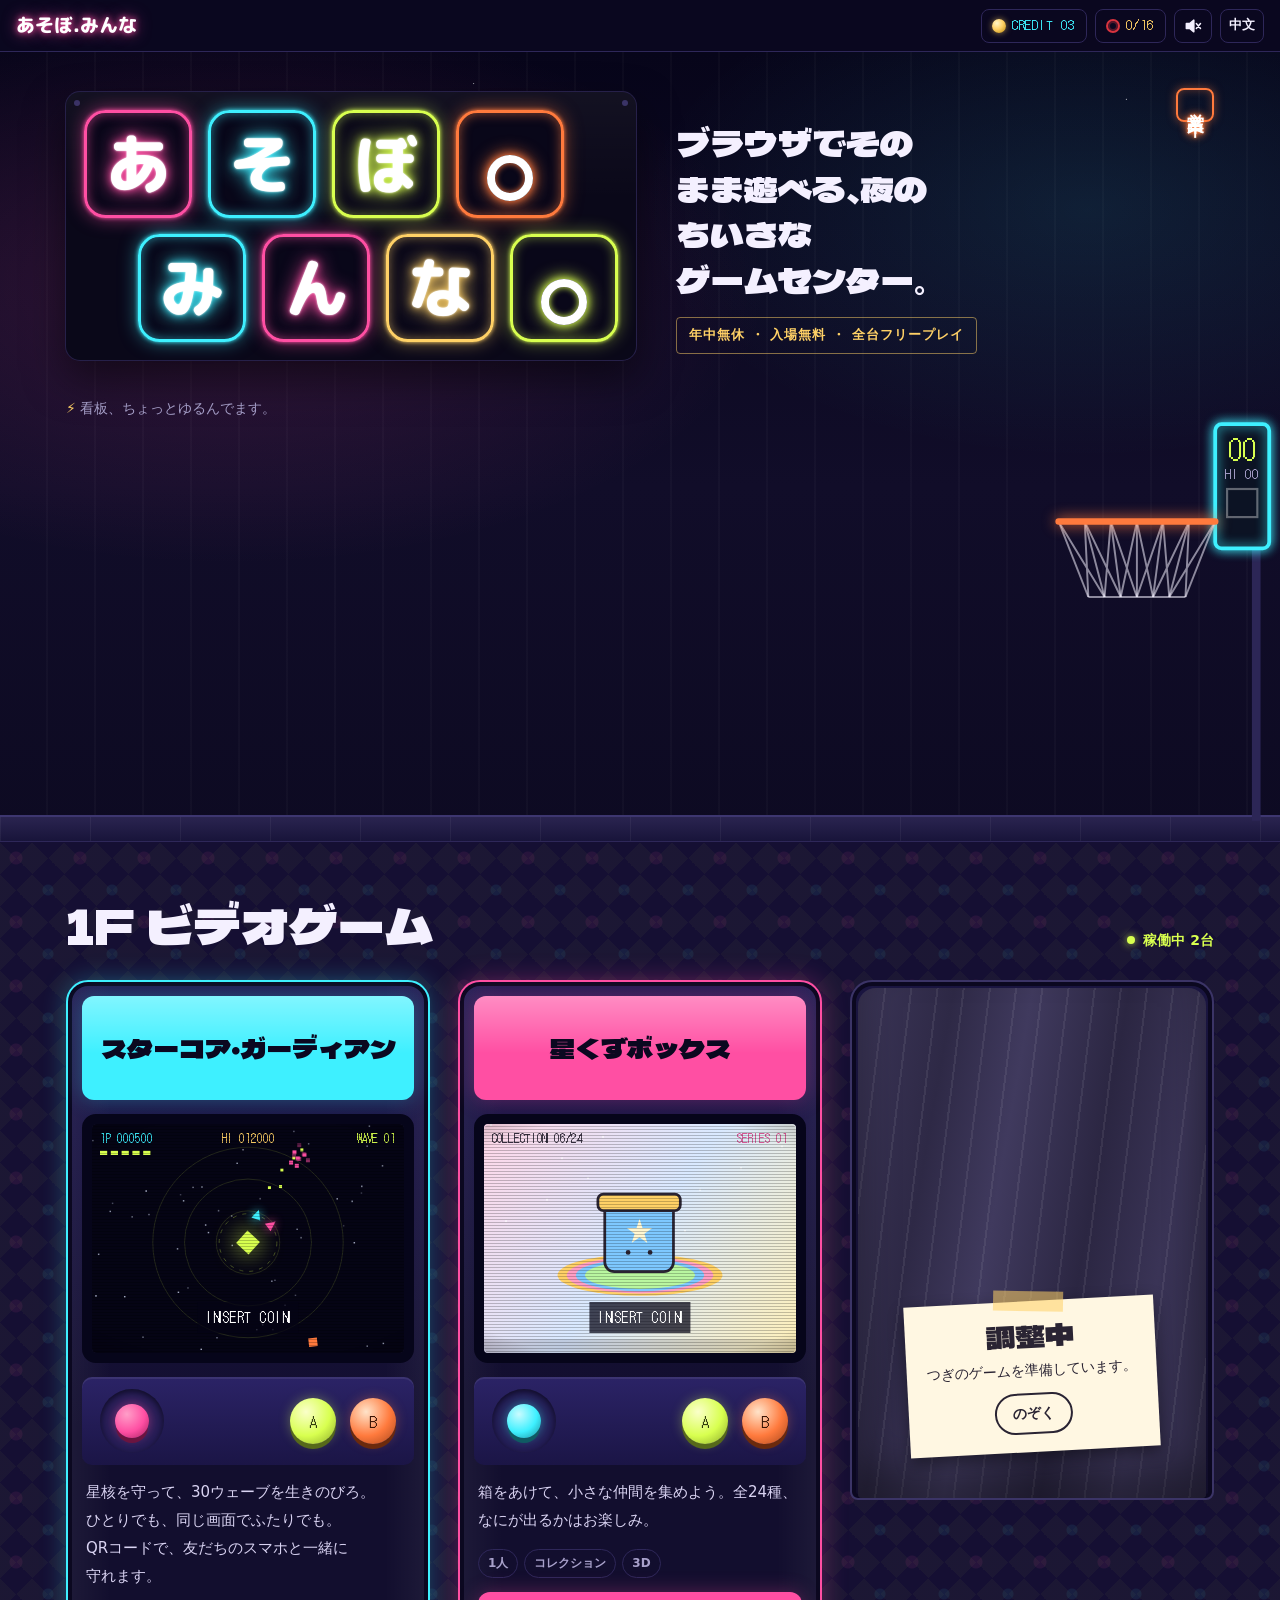
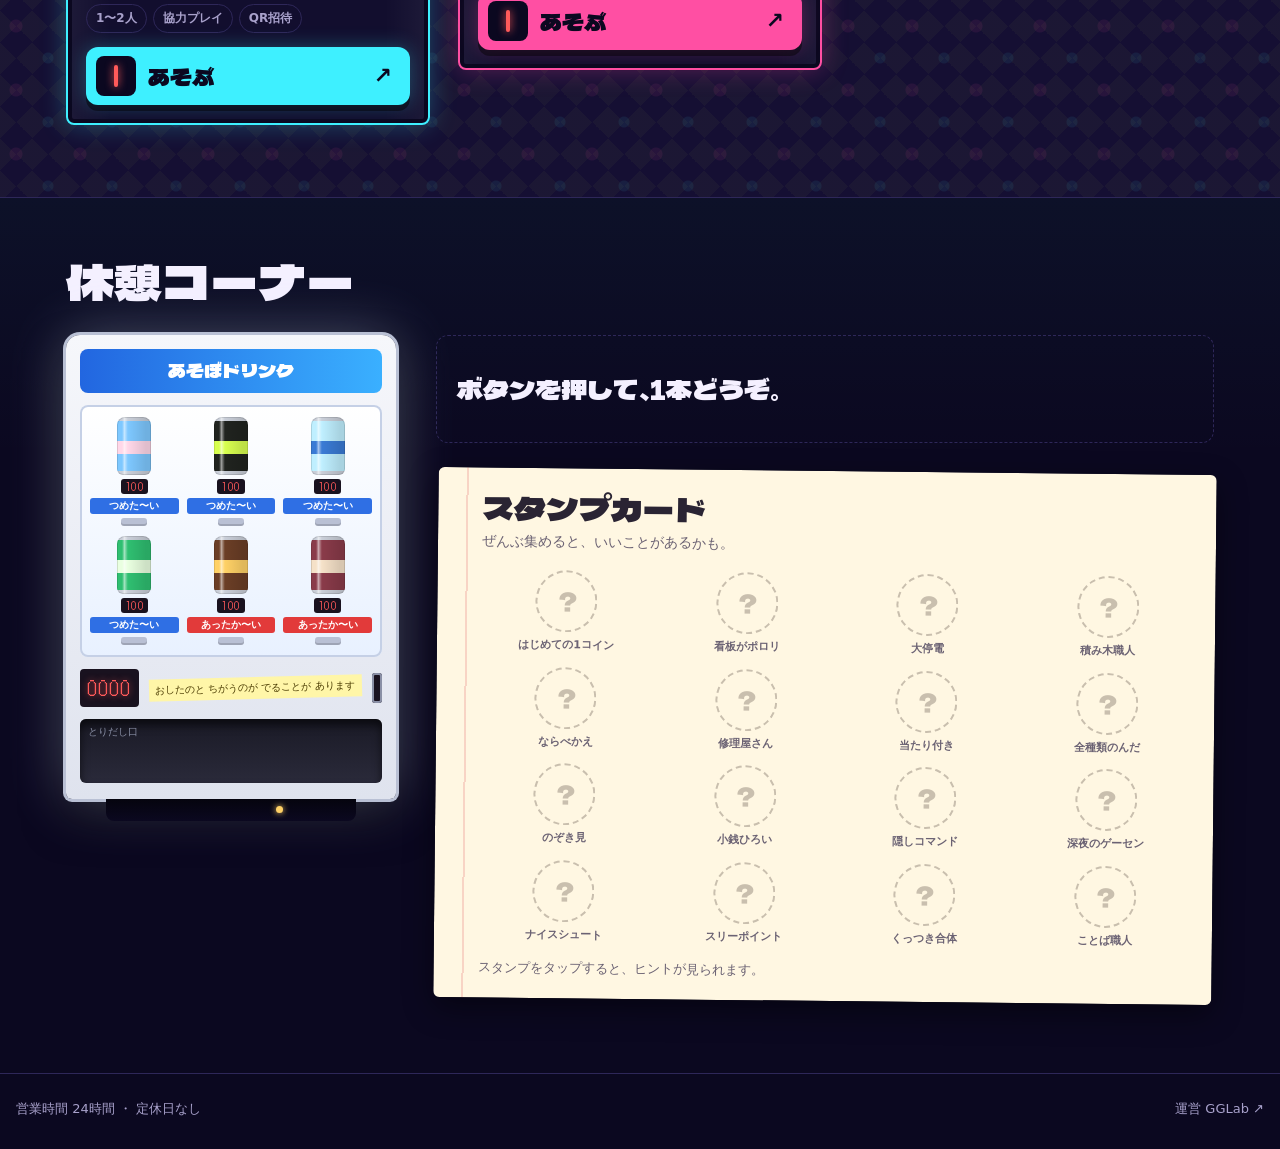
==== commit 719d793d: "feat: add block materials, same-color sticking, a hoop and word spelling to the sign" ====
--- a/index.html
+++ b/index.html
@@ -36,7 +36,7 @@
       <a class="hud-stamps needs-js" href="#stamps">
         <span class="hanko-icon" aria-hidden="true"></span>
         <span class="sr-only" data-i18n="hud.stamps">スタンプ</span>
-        <b id="stamp-count" class="px">0/12</b>
+        <b id="stamp-count" class="px">0/16</b>
       </a>
       <button class="hud-btn needs-js" id="sound-toggle" type="button" aria-pressed="false"
         aria-label="効果音をオンにする">
--- a/styles.css
+++ b/styles.css
@@ -337,7 +337,7 @@
   gap: 28px 40px;
   width: min(1180px, 100%);
   margin: 0 auto;
-  padding: 40px var(--gutter-r) calc(var(--tile) * 2.1 + 24px) var(--gutter);
+  padding: 40px var(--gutter-r) calc(var(--tile) * 3.6 + 24px) var(--gutter);
 }
 
 .signboard {
@@ -580,8 +580,32 @@
   }
 }
 
-.slot.gone .tile {
-  visibility: hidden;
+/* An empty slot glows when a dragged block is close enough to snap into it. */
+.slot.target::before {
+  border-style: solid;
+  border-color: var(--acid);
+  box-shadow:
+    0 0 14px rgba(216, 255, 79, 0.6),
+    inset 0 0 10px rgba(216, 255, 79, 0.35);
+  animation: target-pulse 0.7s ease-in-out infinite alternate;
+}
+
+@keyframes target-pulse {
+  to {
+    opacity: 0.45;
+  }
+}
+
+/* Tiles that just spelled a word hop. */
+.tile.cheer {
+  animation: cheer 0.6s cubic-bezier(0.3, 1.6, 0.5, 1);
+}
+
+@keyframes cheer {
+  35% {
+    translate: 0 -16%;
+    scale: 1.08;
+  }
 }
 
 .tile.relight {
@@ -801,7 +825,7 @@
 
   .open-sign {
     top: auto;
-    bottom: calc(var(--tile) * 2.1 + 92px);
+    bottom: calc(var(--tile) * 3.6 + 92px);
     font-size: 15px;
   }
 
@@ -1797,8 +1821,12 @@
   }
 
   .stamp-grid {
-    grid-template-columns: repeat(3, minmax(0, 1fr));
-    padding-left: 20px;
+    gap: 12px 6px;
+    padding-left: 18px;
+  }
+
+  .stamp-mark {
+    width: 44px;
   }
 }
 
